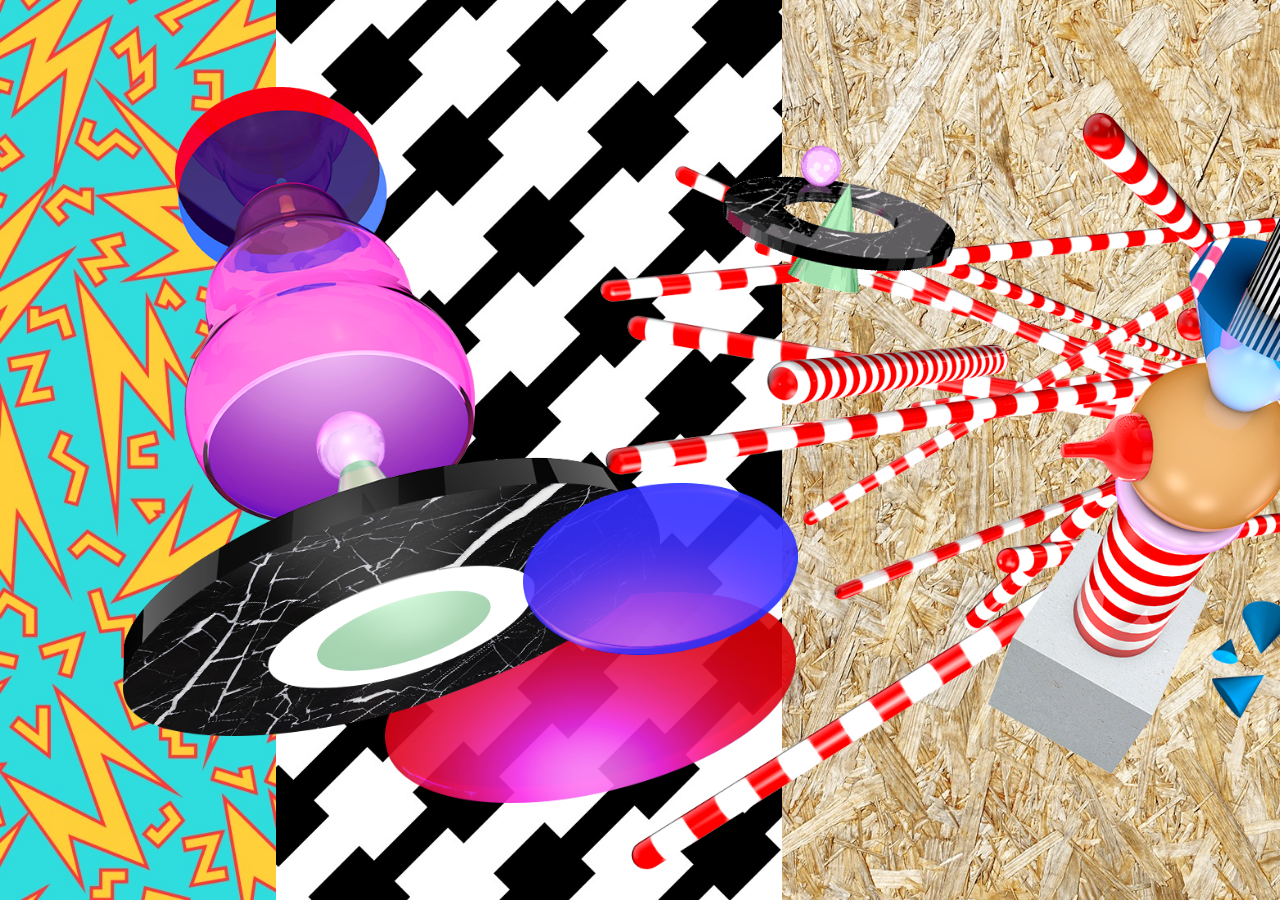
==== test/new/index.html @ f43bdd78 "Finished adding all the groups and begun work on the scroller and accelerometer scripts" ====
<!DOCTYPE html>
<html >
<head>
	<meta charset="UTF-8">
	<title>Feel That Shit</title>    
	
	
	<!-- scroll right -->
	<script type="text/javascript" src="http://ajax.googleapis.com/ajax/libs/jquery/1.7.1/jquery.min.js">
	</script>
	<!--<script type="text/javascript" src="/js/common.js"></script>-->
	<script type="text/javascript" src="js/jquery.simplyscroll.js"></script>
	<script type="text/javascript" src="js/jquery.transit.min.js"></script>
	<link rel="stylesheet" href="js/jquery.simplyscroll.css" media="all" type="text/css">
	
	
	<!-- Call this at the end to impose our style -->
	
	
	<meta name="viewport" content="width=device-width, initial-scale=1.0" />

	
	
	<link rel="stylesheet" href="css/style.css">
	<script type="text/javascript" src="js/feelthatshit.js"></script>
	<script type="text/javascript" src="js/groups.animate.js"></script>

</head>

<body>
	<div class="outer stretch">
		<div class="inner stretch">
			<ul id="scroller" class="expand">
				<li class="size-me" data-width="337" data-height="1100">
					<div class="slide sl1">
						<img src="css/beegees/1.jpg"/>
					</div>
				</li>
				<li class="size-me" data-width="619" data-height="1100"><div class="slide sl2"><img src="css/beegees/2.jpg"/></div></li>
				<li class="size-me" data-width="800" data-height="1100"><div class="slide sl3"><img src="css/beegees/3.jpg"/></div></li>
				<li class="size-me" data-width="804" data-height="1100"><div class="slide sl4"><img src="css/beegees/4.jpg"/></div></li>
				<li class="size-me" data-width="974" data-height="1100"><div class="slide sl5"><img src="css/beegees/5.jpg"/></div></li>
				<li class="size-me" data-width="800" data-height="1100"><div class="slide sl6"><img src="css/beegees/6.jpg"/></div></li>
				<li class="size-me" data-width="800" data-height="1100"><div class="slide sl7"><img src="css/beegees/7.jpg"/></div></li>
				<li class="size-me" data-width="796" data-height="1100"><div class="slide sl8"><img src="css/beegees/8.jpg"/></div></li>
				<li class="size-me" data-width="800" data-height="1100"><div class="slide sl9"><img src="css/beegees/9.jpg"/></div></li>
				<li class="size-me" data-width="800" data-height="1100"><div class="slide sl10"><img src="css/beegees/10.jpg"/></div></li>
				<li class="size-me" data-width="612" data-height="1100"><div class="slide sl11"><img src="css/beegees/11.jpg"/></div></li>
				<li class="size-me" data-width="746" data-height="1100"><div class="slide sl12"><img src="css/beegees/12.jpg"/></div></li>
				<li class="size-me" data-width="1152" data-height="1100"><div class="slide sl13"><img src="css/beegees/13.jpg"/></div></li>
				<li class="size-me" data-width="606" data-height="1100"><div class="slide sl14"><img src="css/beegees/14.jpg"/></div></li>
				<li class="size-me" data-width="800" data-height="1100"><div class="slide sl15"><img src="css/beegees/15.jpg"/></div></li>
				<li class="size-me" data-width="907" data-height="1100"><div class="slide sl16"><img src="css/beegees/16.jpg"/></div></li>
				<li class="size-me" data-width="800" data-height="1100"><div class="slide sl17"><img src="css/beegees/17.jpg"/></div></li>
				<li class="size-me" data-width="478" data-height="1100"><div class="slide sl18"><img src="css/beegees/18.jpg"/></div></li>
				<li class="size-me" data-width="549" data-height="1100"><div class="slide sl19"><img src="css/beegees/19.jpg"/></div></li>
				
			</ul>
		</div>
		<div class="inner">
			<ul id="groupScroller" class="expand">
				<li class="group g1">
					<div class="elements" data-marginleft="150" data-width="2014" data-height="1028">
						<div id="g1a" class="elem a">
							<img class="shrink" src="assets/group1/feelthatshit_1a.gif" />
						</div>
						<div id="g1b" class="elem b">
							<img src="assets/group1/feelthatshit_1b.png" />
						</div>
						<div class="elem c">
							<img class="shrink" src="assets/group1/feelthatshit_1c.png" />
						</div>
						<div class="elem d">
							<img src="assets/group1/feelthatshit_1d.png" />
						</div>
						<div class="elem e">
							<img src="assets/group1/feelthatshit_1e.png" />
						</div>
						<div class="elem f">
							<img class="shrink" src="assets/group1/feelthatshit_1f.png" />
						</div>
						<div data-clockwise="true" data-max="180" data-left=".3064" class="elem g rotateOnScroll">
							<img src="assets/group1/feelthatshit_1g.png" />
						</div>
						<div class="elem h">
							<img src="assets/group1/feelthatshit_1h.png" />
						</div>
						<div class="elem i">
							<img class="shrink" src="assets/group1/feelthatshit_1i.png" />
						</div>
						<div class="elem j">
							<img src="assets/group1/feelthatshit_1j.gif" />
						</div>
					</div>
				</li>
				<li class="group g2">
					<div class="elements" data-marginleft="-150" data-width="2387" data-height="1030">
						<div class="elem a">
							<img src="assets/group2/feelthatshit_2a.gif" />
						</div>
						<div class="elem b">
							<img class="shrink" src="assets/group2/feelthatshit_2b.gif" />
						</div>
						<div class="elem c">
							<img src="assets/group2/feelthatshit_2c.png" />
						</div>
						<div class="elem d">
							<img class="shrink" src="assets/group2/feelthatshit_2d.png" />
						</div>
						<div class="elem e">
							<img class="shrink" src="assets/group2/feelthatshit_2e.gif" />
						</div>
						<div class="elem f">
							<img class="shrink" src="assets/group2/feelthatshit_2f.png" />
						</div>
						<div class="elem g">
							<img class="shrink" src="assets/group2/feelthatshit_2g.png" />
						</div>
						<div class="elem h">
							<img src="assets/group2/feelthatshit_2h.png" />
						</div>
						<div class="elem i">
							<img class="shrink" src="assets/group2/feelthatshit_2i.png" />
						</div>
						<div class="elem j">
							<img src="assets/group2/feelthatshit_2j.png" />
						</div>
						<div class="elem k">
							<img class="shrink" src="assets/group2/feelthatshit_2k.png" />
						</div>
					</div>
				</li>
				<li class="group g3">
					<div class="elements" data-marginleft="150" data-width="2341" data-height="1100">
						<div class="elem a">
							<img src="assets/group3/feelthatshit_3a.png" />
						</div>
						<div class="elem b">
							<img class="shrink" src="assets/group3/feelthatshit_3b.png" />
						</div>
						<div class="elem c">
							<img class="shrink" src="assets/group3/feelthatshit_3c.png" />
						</div>
						<div class="elem d">
							<img class="shrink" src="assets/group3/feelthatshit_3d.png" />
						</div>
						<div class="elem e">
							<img src="assets/group3/feelthatshit_3e.png" />
						</div>
						<div class="elem f">
							<img class="shrink" src="assets/group3/feelthatshit_3f.png" />
						</div>
						<div class="elem g">
							<img src="assets/group3/feelthatshit_3g.png" />
						</div>
						<div class="elem h">
							<img class="shrink" src="assets/group3/feelthatshit_3h.png" />
						</div>
						<div class="elem i">
							<img src="assets/group3/feelthatshit_3i.png" />
						</div>
						<div class="elem j">
							<img src="assets/group3/feelthatshit_3j.png" />
						</div>
						<div class="elem k">
							<img src="assets/group3/feelthatshit_3k.png" />
						</div>
					</div>
				</li>
				<li class="group g4">
					<div class="elements" data-marginleft="30" data-width="1857" data-height="1090">
						<div class="elem a">
							<img class="shrink" src="assets/group4/feelthatshit_4a.gif" />
						</div>
						<div class="elem b">
							<img class="shrink" src="assets/group4/feelthatshit_4b.png" />
						</div>
						<div class="elem c">
							<img src="assets/group4/feelthatshit_4c.png" />
						</div>
						<div class="elem d">
							<img class="shrink" src="assets/group4/feelthatshit_4d.png" />
						</div>
						<div class="elem e">
							<img class="shrink" src="assets/group4/feelthatshit_4e.png" />
						</div>
						<div class="elem f">
							<img src="assets/group4/feelthatshit_4f.png" />
						</div>
						<div class="elem g">
							<img src="assets/group4/feelthatshit_4g.png" />
						</div>
						<div class="elem h">
							<img class="shrink" src="assets/group4/feelthatshit_4h.png" />
						</div>
						<div class="elem i">
							<img class="shrink" src="assets/group4/feelthatshit_4i.png" />
						</div>
						<div class="elem j">
							<img src="assets/group4/feelthatshit_4j.png" />
						</div>
						<div class="elem k">
							<img src="assets/group4/feelthatshit_4k.png" />
						</div>
					</div>
				</li>
				<li class="group g5">
					<div class="elements" data-marginleft="-285" data-width="881" data-height="981">
						<div class="elem a">
							<img class="shrink" src="assets/group5/feelthatshit_5a.gif" />
						</div>
						<div class="elem b">
							<img src="assets/group5/feelthatshit_5b.png" />
						</div>
						<div class="elem c">
							<img class="shrink" src="assets/group5/feelthatshit_5c.png" />
						</div>
						<div class="elem d">
							<img src="assets/group5/feelthatshit_5d.png" />
						</div>
						<div class="elem e">
							<img src="assets/group5/feelthatshit_5e.png" />
						</div>
					</div>
				</li>
				<li class="group g6">
					<div class="elements" data-marginleft="-254" data-width="1613" data-height="1126">
						<div class="elem a">
							<img src="assets/group6/feelthatshit_6a.png" />
						</div>
						<div class="elem b">
							<img class="shrink" src="assets/group6/feelthatshit_6b.png" />
						</div>
						<div class="elem c">
							<img src="assets/group6/feelthatshit_6c.png" />
						</div>
						<div class="elem d">
							<img src="assets/group6/feelthatshit_6d.png" />
						</div>
						<div class="elem e">
							<img src="assets/group6/feelthatshit_6e.png" />
						</div>
						<div class="elem f">
							<img src="assets/group6/feelthatshit_6f.png" />
						</div>
						<div class="elem g">
							<img src="assets/group6/feelthatshit_6g.png" />
						</div>
						<div class="elem h">
							<img class="shrink" src="assets/group6/feelthatshit_6h.png" />
						</div>
						<div class="elem i">
							<img class="shrink" src="assets/group6/feelthatshit_6i.png" />
						</div>
						<div class="elem j">
							<img src="assets/group6/feelthatshit_6j.png" />
						</div>
						<div class="elem k">
							<img class="shrink" src="assets/group6/feelthatshit_6k.png" />
						</div>
						<div class="elem l">
							<img src="assets/group6/feelthatshit_6l.png" />
						</div>
						<div class="elem m">
							<img src="assets/group6/feelthatshit_6m.png" />
						</div>
					</div>
				</li>
				<li class="group g7">
					<div class="elements" data-marginleft="80" data-width="1596" data-height="1100">
						<div class="elem a">
							<img src="assets/group7/feelthatshit_7a.gif" />
						</div>
						<div class="elem b">
							<img src="assets/group7/feelthatshit_7b.png" />
						</div>
						<div class="elem c">
							<img src="assets/group7/feelthatshit_7c.gif" />
						</div>
						<div class="elem d">
							<img src="assets/group7/feelthatshit_7d.png" />
						</div>
						<div class="elem e">
							<img src="assets/group7/feelthatshit_7e.png" />
						</div>
						<div class="elem f">
							<img src="assets/group7/feelthatshit_7f.png" />
						</div>
						<div class="elem g">
							<img src="assets/group7/feelthatshit_7g.png" />
						</div>
						<div class="elem h">
							<img src="assets/group7/feelthatshit_7h.png" />
						</div>
						<div class="elem i">
							<img src="assets/group7/feelthatshit_7i.png" />
						</div>
					</div>
				</li>
				<li class="group g8">
					<div class="elements" data-marginleft="0" data-width="1975" data-height="1084">
						<div class="elem a">
							<img class="shrink" src="assets/group8/feelthatshit_8a.gif" />
						</div>
						<div class="elem b">
							<img class="shrink" src="assets/group8/feelthatshit_8b.png" />
						</div>
						<div class="elem c">
							<img class="shrink" src="assets/group8/feelthatshit_8c.png" />
						</div>
						<div class="elem d">
							<img class="shrink" src="assets/group8/feelthatshit_8d.png" />
						</div>
						<div class="elem e">
							<img src="assets/group8/feelthatshit_8e.png" />
						</div>
						<div class="elem f">
							<img src="assets/group8/feelthatshit_8f.png" />
						</div>
						<div class="elem g">
							<img src="assets/group8/feelthatshit_8g.png" />
						</div>
					</div>
				</li>
			</ul>
		</div>
	</div>
	<!--<div class="fixedoutput">
		<textarea class="output" value=""></textarea>
	</div>-->


</body>
</html>
---- test/new/css/style.css ----
html, body {
  margin: 0;
  padding: 0;
  height: 100%;
  max-height: 100%;
  width: auto;
  overflow-y: hidden; }

.fixedoutput {
  position: fixed;
  top: 0;
  left: 0;
  width: 200px;
  height: 100px;
  background-color: red; }

.output {
  width: 100%;
  height: 100%; }

.slide.sl1 {
  background-image: url("beegees/1.jpg"); }

.slide.sl2 {
  background-image: url("beegees/2.jpg"); }

.slide.sl3 {
  background-image: url("beegees/3.jpg"); }

.slide.sl4 {
  background-image: url("beegees/4.jpg"); }

.slide.sl5 {
  background-image: url("beegees/5.jpg"); }

.slide.sl6 {
  background-image: url("beegees/6.jpg"); }

.slide.sl7 {
  background-image: url("beegees/7.jpg"); }

.slide.sl8 {
  background-image: url("beegees/8.jpg"); }

.slide.sl9 {
  background-image: url("beegees/9.jpg"); }

.slide.sl10 {
  background-image: url("beegees/10.jpg"); }

.slide.sl11 {
  background-image: url("beegees/11.jpg"); }

.slide.sl12 {
  background-image: url("beegees/12.jpg"); }

.slide.sl13 {
  background-image: url("beegees/13.jpg"); }

.slide.sl14 {
  background-image: url("beegees/14.jpg"); }

.slide.sl15 {
  background-image: url("beegees/15.jpg"); }

.slide.sl16 {
  background-image: url("beegees/16.jpg"); }

.slide.sl17 {
  background-image: url("beegees/17.jpg"); }

.slide.sl18 {
  background-image: url("beegees/18.jpg"); }

.slide.sl19 {
  background-image: url("beegees/19.jpg"); }

.slide {
  height: 100%;
  width: 100%;
  min-height: 100%;
  max-height: 100%;
  float: left;
  background-size: auto 100%;
  background-repeat: no-repeat;
  background-position: center center; }

.outer {
  width: 100%;
  height: 100%;
  overflow: hidden; }

.outer .inner {
  position: absolute;
  width: 100%;
  height: 100%;
  top: 0px;
  left: 0px; }

#scroller, #groupScroller {
  position: relative;
  padding: 0px;
  margin: 0px;
  list-style: none;
  height: 100%;
  min-width: 100%;
  overflow-y: hidden; }

ul#scroller li, ul#groupScroller li {
  display: inline-block;
  height: 100%;
  list-style: none;
  margin: 0px;
  padding: 0px;
  float: left; }

.slide img {
  height: 100%; }

.elem {
  width: 100%;
  height: 100%;
  margin-top: 10%; }

#title {
  position: fixed;
  top: 50%;
  text-align: center;
  width: 100%;
  color: #fff;
  font-family: Futura;
  font-size: 1.5em; }

.pause {
  position: relative;
  width: 100px;
  height: 100px;
  background-color: black;
  cursor: pointer;
  margin-top: 30%;
  margin-left: auto;
  margin-right: auto; }

.simply-scroll.simply-scroll-container, .simply-scroll-clip, .simply-scroll-list, #slide, .simply-scroll .simply-scroll-list li {
  height: 100%; }

/* GROUPS */
/*ul#groupScroller, #groupScroller li  {
	list-style: none;
	padding: 0px;
	margin: 0px;
}*/
.elements {
  position: relative; }

.elements .elem img {
  width: 100%; }

.group .elements .elem {
  position: absolute;
  height: auto;
  margin: 0px;
  padding: 0px;
  z-index: 1; }

.g1 .elements .elem.a {
  left: 36.40%;
  top: 1.85%;
  width: 14.4%;
  z-index: 10; }

.g1 .elements .elem.b {
  left: 3.13%;
  top: 6.81%;
  width: 18.27%;
  z-index: 2; }

.g1 .elements .elem.c {
  left: 0.00%;
  top: 45.33%;
  width: 32.62%;
  z-index: 3; }

.g1 .elements .elem.d {
  left: 24.28%;
  top: 53.89%;
  width: 16.73%;
  z-index: 4; }

.g1 .elements .elem.e {
  left: 15.89%;
  top: 66.93%;
  width: 25.02%;
  z-index: 1; }

.g1 .elements .elem.f {
  left: 29.00%;
  top: 9.82%;
  width: 53.53%;
  z-index: 7; }

.g1 .elements .elem.g {
  left: 30.64%;
  top: 0.00%;
  width: 69.36%;
  z-index: 6; }

.g1 .elements .elem.h {
  left: 38.33%;
  top: 25.00%;
  width: 51.89%;
  z-index: 5; }

.g1 .elements .elem.i {
  left: 52.58%;
  top: 3.70%;
  width: 28.70%;
  z-index: 8; }

.g1 .elements .elem.j {
  left: 65.54%;
  top: 67.70%;
  width: 7.64%;
  z-index: 9; }

.g2 .elements .elem.a {
  left: 8.76%;
  top: 18.93%;
  width: 6.33%;
  z-index: 10; }

.g2 .elements .elem.b {
  left: 51.32%;
  top: -6.41%;
  width: 14.66%;
  z-index: 1; }

.g2 .elements .elem.c {
  left: 20.28%;
  top: 3.59%;
  width: 10.98%;
  z-index: 11; }

.g2 .elements .elem.d {
  left: 14.70%;
  top: 24.39%;
  width: 23.33%;
  z-index: 5; }

.g2 .elements .elem.e {
  left: 20.11%;
  top: 66.50%;
  width: 15.17%;
  z-index: 9; }

.g2 .elements .elem.f {
  left: 0.00%;
  top: 66.70%;
  width: 15.04%;
  z-index: 7; }

.g2 .elements .elem.g {
  left: 35.27%;
  top: 26.50%;
  width: 32.30%;
  z-index: 8; }

.g2 .elements .elem.h {
  left: 58.65%;
  top: 78.16%;
  width: 8.67%;
  z-index: 6; }

.g2 .elements .elem.i {
  left: 55.30%;
  top: -7.18%;
  width: 20.49%;
  z-index: 3; }

.g2 .elements .elem.j {
  left: 65.90%;
  top: 10.78%;
  width: 15.21%;
  z-index: 2; }

.g2 .elements .elem.k {
  left: 67.36%;
  top: 18.64%;
  width: 32.72%;
  z-index: 4; }

.g3 .elements .elem.a {
  left: 41.31%;
  top: 62.73%;
  width: 14.91%;
  z-index: 11; }

.g3 .elements .elem.b {
  left: 6.71%;
  top: 5.00%;
  width: 28.88%;
  z-index: 5; }

.g3 .elements .elem.c {
  left: -0.60%;
  top: 20.18%;
  width: 10.29%;
  z-index: 7; }

.g3 .elements .elem.d {
  left: 39.81%;
  top: 52.82%;
  width: 14.40%;
  z-index: 3; }

.g3 .elements .elem.e {
  left: 35.50%;
  top: 57.64%;
  width: 21.53%;
  z-index: 2; }

.g3 .elements .elem.f {
  left: 34.34%;
  top: 5.00%;
  width: 36.01%;
  z-index: 4; }

.g3 .elements .elem.g {
  left: 68.09%;
  top: -0.73%;
  width: 20.89%;
  z-index: 1; }

.g3 .elements .elem.h {
  left: 63.05%;
  top: 14.82%;
  width: 28.79%;
  z-index: 6; }

.g3 .elements .elem.i {
  left: 87.78%;
  top: 4.27%;
  width: 12.22%;
  z-index: 10; }

.g3 .elements .elem.j {
  left: 76.72%;
  top: 72.73%;
  width: 7.65%;
  z-index: 9; }

.g3 .elements .elem.k {
  left: 82.36%;
  top: 62.27%;
  width: 9.18%;
  z-index: 8; }

.g4 .elements .elem.a {
  left: 35.86%;
  top: -2.39%;
  width: 16.59%;
  height: 41.65%; }

.g4 .elements .elem.b {
  left: 47.60%;
  top: -4.04%;
  width: 11.63%;
  height: 20.37%; }

.g4 .elements .elem.c {
  left: 17.88%;
  top: -1.35%;
  width: 27.73%;
  height: 27.06%; }

.g4 .elements .elem.d {
  left: -1.78%;
  top: 40.92%;
  width: 32.63%;
  height: 76.06%; }

.g4 .elements .elem.e {
  left: 46.31%;
  top: 38.17%;
  width: 9.37%;
  height: 23.21%; }

.g4 .elements .elem.f {
  left: 40.06%;
  top: 45.14%;
  width: 13.73%;
  height: 24.40%; }

.g4 .elements .elem.g {
  left: 2.80%;
  top: 67.89%;
  width: 17.50%;
  height: 24.86%; }

.g4 .elements .elem.h {
  left: 3.45%;
  top: 73.30%;
  width: 11.52%;
  height: 13.94%; }

.g4 .elements .elem.i {
  left: 63.97%;
  top: 39.82%;
  width: 29.08%;
  height: 59.54%; }

.g4 .elements .elem.j {
  left: 77.17%;
  top: 64.86%;
  width: 22.78%;
  height: 9.36%; }

.g4 .elements .elem.k {
  left: 52.02%;
  top: 74.22%;
  width: 14.49%;
  height: 12.29%; }

.g5 .elements .elem.a {
  left: 62.54%;
  top: 54.33%;
  width: 37.57%;
  z-index: 5; }

.g5 .elements .elem.b {
  left: 0.11%;
  top: 30.68%;
  width: 29.51%;
  z-index: 1; }

.g5 .elements .elem.c {
  left: 9.44%;
  top: 1.35%;
  width: 54.23%;
  z-index: 4; }

.g5 .elements .elem.d {
  left: 62.54%;
  top: 21.71%;
  width: 13.85%;
  z-index: 3; }

.g5 .elements .elem.e {
  left: 66.84%;
  top: 24.74%;
  width: 21.01%;
  z-index: 2; }

.g6 .elements .elem.a {
  left: -0.18%;
  top: -2.15%;
  width: 32.19%;
  z-index: 6; }

.g6 .elements .elem.b {
  left: 23.81%;
  top: 42.14%;
  width: 24.60%;
  z-index: 5; }

.g6 .elements .elem.c {
  left: 69.81%;
  top: 8.44%;
  width: 9.67%;
  z-index: 12; }

.g6 .elements .elem.d {
  left: 55.92%;
  top: 39.25%;
  width: 9.11%;
  z-index: 13; }

.g6 .elements .elem.e {
  left: 61.10%;
  top: 14.05%;
  width: 23.30%;
  z-index: 9; }

.g6 .elements .elem.f {
  left: 48.98%;
  top: 1.60%;
  width: 19.59%;
  z-index: 11; }

.g6 .elements .elem.g {
  left: 59.21%;
  top: 14.74%;
  width: 8.00%;
  z-index: 10; }

.g6 .elements .elem.h {
  left: 74.64%;
  top: 32.24%;
  width: 10.04%;
  z-index: 10; }

.g6 .elements .elem.i {
  left: 43.89%;
  top: 47.84%;
  width: 35.36%;
  z-index: 7; }

.g6 .elements .elem.j {
  left: 81.65%;
  top: 4.25%;
  width: 15.21%;
  z-index: 2; }

.g6 .elements .elem.k {
  left: 92.14%;
  top: 24.32%;
  width: 9.24%;
  z-index: 4; }

.g6 .elements .elem.l {
  left: 92.34%;
  top: 30.57%;
  width: 6.81%;
  z-index: 3; }

.g6 .elements .elem.m {
  left: 83.40%;
  top: 15.49%;
  width: 10.59%;
  z-index: 1; }

.g7 .elements .elem.a {
  left: 41.52%;
  top: 30.81%;
  width: 7.90%;
  z-index: 10; }

.g7 .elements .elem.b {
  left: 28.87%;
  top: 15.01%;
  width: 14.00%;
  z-index: 8; }

.g7 .elements .elem.c {
  left: 32.15%;
  top: 48.71%;
  width: 9.89%;
  z-index: 9; }

.g7 .elements .elem.d {
  left: 0.00%;
  top: 14.27%;
  width: 37.72%;
  z-index: 7; }

.g7 .elements .elem.e {
  left: 62.03%;
  top: 60.36%;
  width: 16.42%;
  z-index: 6; }

.g7 .elements .elem.f {
  left: 54.64%;
  top: 74.36%;
  width: 13.16%;
  z-index: 3; }

.g7 .elements .elem.g {
  left: 66.54%;
  top: 20.27%;
  width: 33.46%;
  z-index: 4; }

.g7 .elements .elem.h {
  left: 48.62%;
  top: 55.73%;
  width: 16.54%;
  z-index: 2; }

.g7 .elements .elem.i {
  left: 59.84%;
  top: 55.36%;
  width: 5.58%;
  z-index: 1; }

.g7 .elements .elem.j {
  left: 62.03%;
  top: 60.36%;
  width: 16.42%;
  z-index: 5; }

.g8 .elements .elem.a {
  left: 6.08%;
  top: 7.47%;
  width: 13.54%;
  z-index: 1; }

.g8 .elements .elem.b {
  left: 17.78%;
  top: 4.03%;
  width: 39.23%;
  z-index: 7; }

.g8 .elements .elem.c {
  left: 0.00%;
  top: 27.31%;
  width: 33.06%;
  z-index: 3; }

.g8 .elements .elem.d {
  left: 57.02%;
  top: 3.94%;
  width: 20.61%;
  z-index: 2; }

.g8 .elements .elem.e {
  left: 54.94%;
  top: 40.77%;
  width: 40.40%;
  z-index: 5; }

.g8 .elements .elem.f {
  left: 83.24%;
  top: 71.31%;
  width: 9.62%;
  z-index: 4; }

.g8 .elements .elem.g {
  left: 87.04%;
  top: 76.01%;
  width: 12.96%;
  z-index: 6; }

.elem.hover {
  cursor: pointer; }

.shrink {
  cursor: pointer; }

/*.simply-scroll-btn-pause {
	top: -100px;
	left: -100px;
}*/
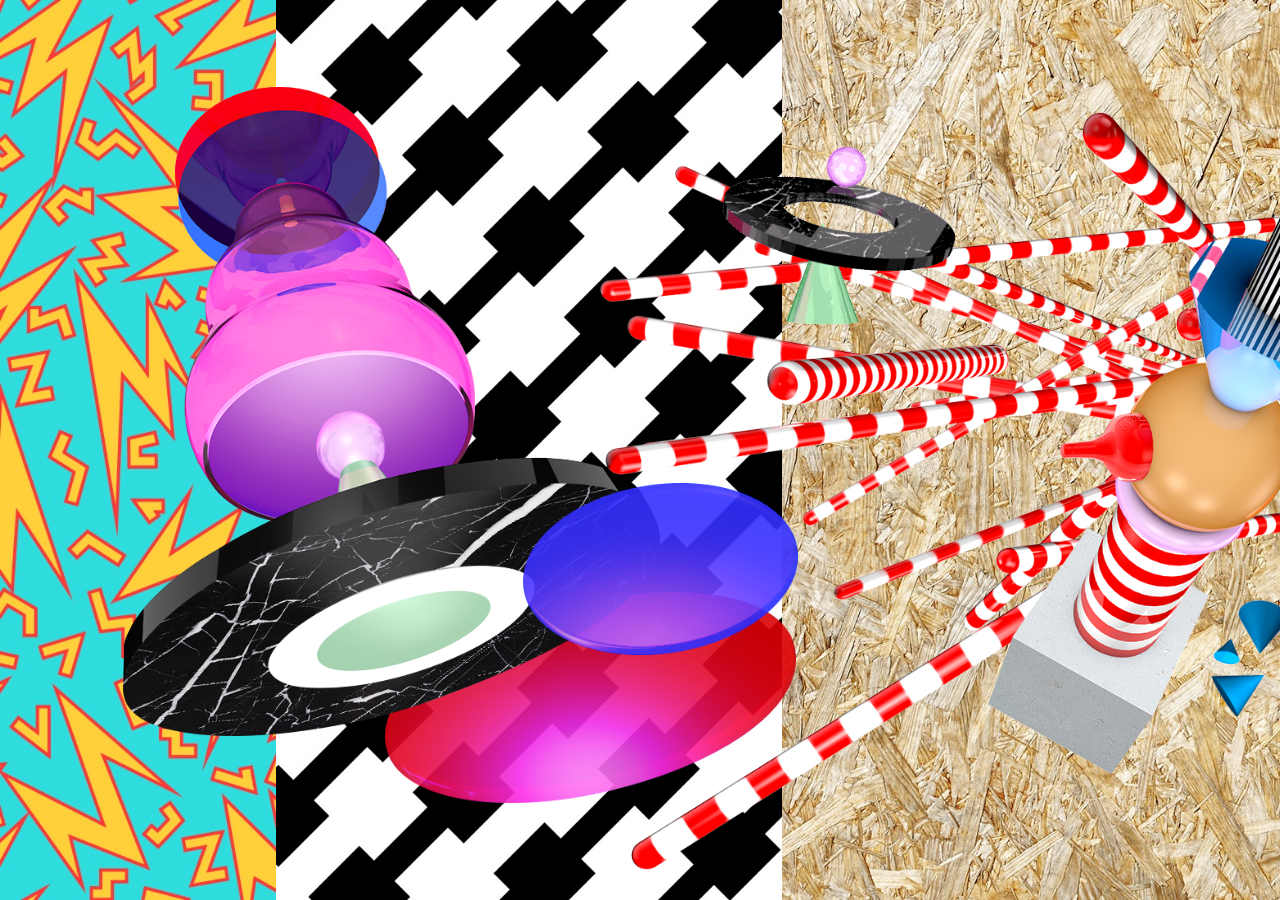
==== commit d8ccc270: "Loading code added by David" ====
--- a/test/new/index.html
+++ b/test/new/index.html
@@ -13,7 +13,6 @@
 	<script type="text/javascript" src="js/jquery.transit.min.js"></script>
 	<link rel="stylesheet" href="js/jquery.simplyscroll.css" media="all" type="text/css">
 	
-	
 	<!-- Call this at the end to impose our style -->
 	
 	
@@ -28,6 +27,9 @@
 </head>
 
 <body>
+	
+	<div id="loading"></div>
+
 	<div class="outer stretch">
 		<div class="inner stretch">
 			<ul id="scroller" class="expand">
@@ -329,6 +331,30 @@
 		<textarea class="output" value=""></textarea>
 	</div>-->
 
+<!--PRECARGA TODO-->
+
+	<script type="text/javascript">
+		$(window).load(function() {
+		$("#loading").fadeOut("slow");
+		})
+	</script>
+
+<!--PRECARGA 5 SEG 
+
+	<script type="text/javascript" src="https://ajax.googleapis.com/ajax/libs/jquery/1.7.1/jquery.min.js"></script>
+
+	<script type="text/javascript">
+		$("#loading").click(function(){
+		$(".target").fadeOut( 'slow', function(){ 
+	  		});
+  		});
+  
+  	var fade_out = function() {
+		$("#loading").fadeOut('slow') .empty();
+		}
+		setTimeout(fade_out, 5000);
+	</script> 
+-->
 
 </body>
 </html>
--- a/test/new/css/style.css
+++ b/test/new/css/style.css
@@ -5,6 +5,15 @@
   max-height: 100%;
   width: auto;
   overflow-y: hidden; }
+
+#loading {
+  position: fixed;
+  width: 100%;
+  height: 100%;
+  z-index: 9999;
+  background: url('../group1/feelthatshit_1a.gif') 50% 50% no-repeat;
+  background-color:#000;
+}
 
 .fixedoutput {
   position: fixed;
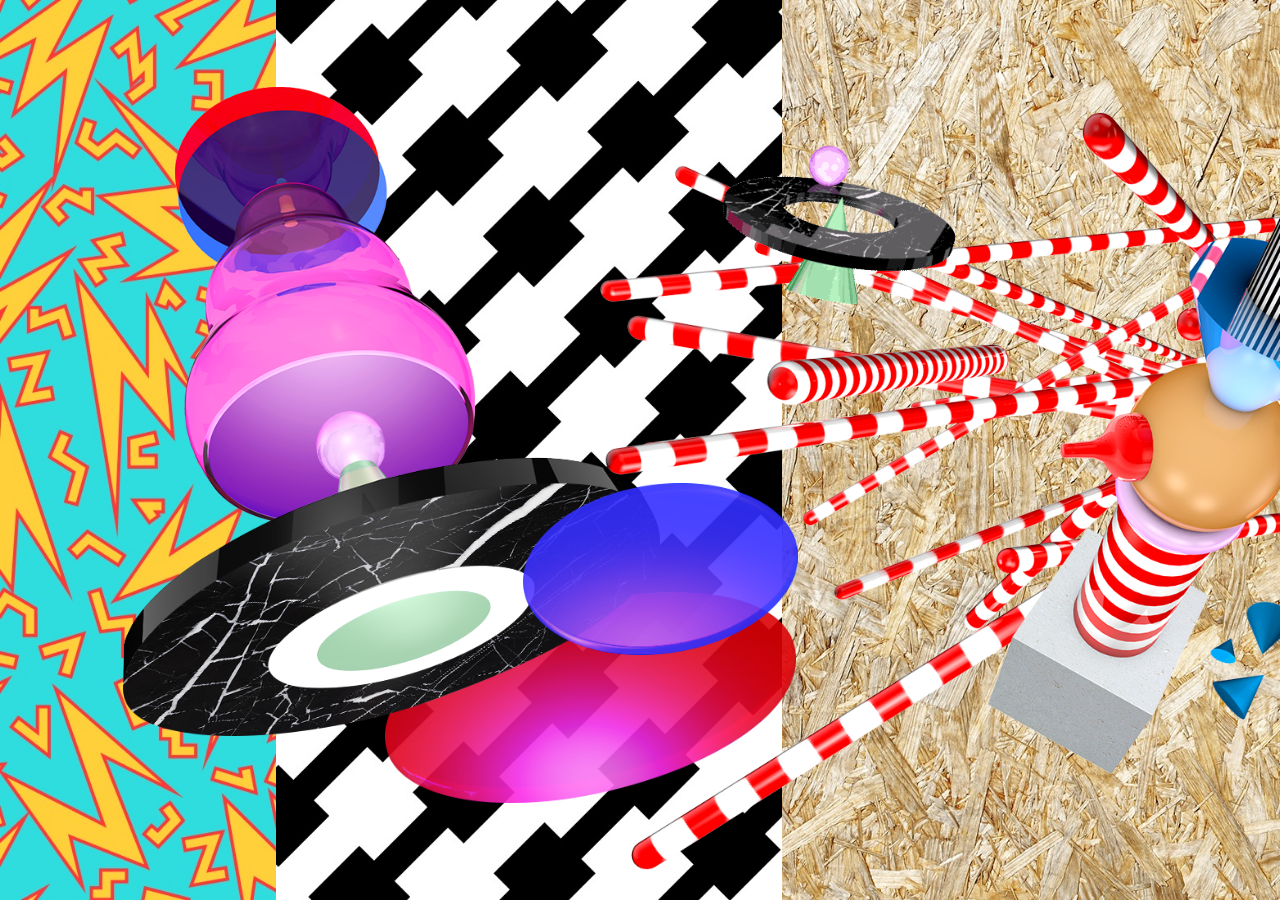
==== commit 434e1d73: "added missing js file" ====
--- a/test/new/index.html
+++ b/test/new/index.html
@@ -18,9 +18,8 @@
 	
 	<meta name="viewport" content="width=device-width, initial-scale=1.0" />
 
-	
-	
 	<link rel="stylesheet" href="css/style.css">
+
 	<script type="text/javascript" src="js/feelthatshit.js"></script>
 	<script type="text/javascript" src="js/groups.animate.js"></script>
 
@@ -65,33 +64,43 @@
 					<div class="elements" data-marginleft="150" data-width="2014" data-height="1028">
 						<div id="g1a" class="elem a">
 							<img class="shrink" src="assets/group1/feelthatshit_1a.gif" />
+							<span><a href="#"><img src="shirts/shirt1.jpg"></a></span>
 						</div>
 						<div id="g1b" class="elem b">
 							<img src="assets/group1/feelthatshit_1b.png" />
+							<span><a href="#"><img src="shirts/shirt1.jpg"></a></span>
 						</div>
 						<div class="elem c">
 							<img class="shrink" src="assets/group1/feelthatshit_1c.png" />
+							<span><a href="#"><img src="shirts/shirt1.jpg"></a></span>
 						</div>
 						<div class="elem d">
 							<img src="assets/group1/feelthatshit_1d.png" />
+							<span><a href="#"><img src="shirts/shirt1.jpg"></a></span>
 						</div>
 						<div class="elem e">
 							<img src="assets/group1/feelthatshit_1e.png" />
+							<span><a href="#"><img src="shirts/shirt1.jpg"></a></span>
 						</div>
 						<div class="elem f">
 							<img class="shrink" src="assets/group1/feelthatshit_1f.png" />
+							<span><a href="#"><img src="shirts/shirt1.jpg"></a></span>
 						</div>
 						<div data-clockwise="true" data-max="180" data-left=".3064" class="elem g rotateOnScroll">
 							<img src="assets/group1/feelthatshit_1g.png" />
+							<span><a href="#"><img src="shirts/shirt1.jpg"></a></span>
 						</div>
 						<div class="elem h">
 							<img src="assets/group1/feelthatshit_1h.png" />
+							<span><a href="#"><img src="shirts/shirt1.jpg"></a></span>
 						</div>
 						<div class="elem i">
 							<img class="shrink" src="assets/group1/feelthatshit_1i.png" />
+							<span><a href="#"><img src="shirts/shirt1.jpg"></a></span>
 						</div>
 						<div class="elem j">
 							<img src="assets/group1/feelthatshit_1j.gif" />
+							<span><a href="#"><img src="shirts/shirt1.jpg"></a></span>
 						</div>
 					</div>
 				</li>
@@ -99,36 +108,47 @@
 					<div class="elements" data-marginleft="-150" data-width="2387" data-height="1030">
 						<div class="elem a">
 							<img src="assets/group2/feelthatshit_2a.gif" />
+							<span><a href="#"><img src="shirts/shirt1.jpg"></a></span>
 						</div>
 						<div class="elem b">
 							<img class="shrink" src="assets/group2/feelthatshit_2b.gif" />
+							<span><a href="#"><img src="shirts/shirt1.jpg"></a></span>
 						</div>
 						<div class="elem c">
 							<img src="assets/group2/feelthatshit_2c.png" />
+							<span><a href="#"><img src="shirts/shirt1.jpg"></a></span>
 						</div>
 						<div class="elem d">
 							<img class="shrink" src="assets/group2/feelthatshit_2d.png" />
+							<span><a href="#"><img src="shirts/shirt1.jpg"></a></span>
 						</div>
 						<div class="elem e">
 							<img class="shrink" src="assets/group2/feelthatshit_2e.gif" />
+							<span><a href="#"><img src="shirts/shirt1.jpg"></a></span>
 						</div>
 						<div class="elem f">
 							<img class="shrink" src="assets/group2/feelthatshit_2f.png" />
+							<span><a href="#"><img src="shirts/shirt1.jpg"></a></span>
 						</div>
 						<div class="elem g">
 							<img class="shrink" src="assets/group2/feelthatshit_2g.png" />
+							<span><a href="#"><img src="shirts/shirt1.jpg"></a></span>
 						</div>
 						<div class="elem h">
 							<img src="assets/group2/feelthatshit_2h.png" />
+							<span><a href="#"><img src="shirts/shirt1.jpg"></a></span>
 						</div>
 						<div class="elem i">
 							<img class="shrink" src="assets/group2/feelthatshit_2i.png" />
+							<span><a href="#"><img src="shirts/shirt1.jpg"></a></span>
 						</div>
 						<div class="elem j">
 							<img src="assets/group2/feelthatshit_2j.png" />
+							<span><a href="#"><img src="shirts/shirt1.jpg"></a></span>
 						</div>
 						<div class="elem k">
 							<img class="shrink" src="assets/group2/feelthatshit_2k.png" />
+							<span><a href="#"><img src="shirts/shirt1.jpg"></a></span>
 						</div>
 					</div>
 				</li>
@@ -356,5 +376,7 @@
 	</script> 
 -->
 
+	<script src="js/index.js"></script>
+
 </body>
 </html>
--- a/test/new/css/style.css
+++ b/test/new/css/style.css
@@ -14,6 +14,65 @@
   background: url('../group1/feelthatshit_1a.gif') 50% 50% no-repeat;
   background-color:#000;
 }
+
+/* ROLLOVER */
+
+body {
+  text-align: center;
+}
+ul {
+  margin: 2em;
+}
+* {
+  box-sizing: border-box;
+}
+
+/* Positions and base styles */
+li {
+  display: inline-block;
+  position: relative;
+  cursor: pointer;
+  overflow: hidden;
+}
+li span:before {
+  content: '';
+  display: inline-block;
+  height: 100%;
+  vertical-align: middle;
+}
+li span {
+  position: absolute;
+  top: 0;
+  right: 0;
+  bottom: 0;
+  left: 0;
+  background-color: rgba(255,255,255,0);
+  z-index: 2;
+}
+li span a {
+  display: inline-block;
+  vertical-align: middle;
+  background-color: white;
+  transition: all 0.3s ease;
+}
+
+.elem a {
+  width: 0;
+  overflow: hidden;
+  font-size: 0em;
+  color: white;
+
+}
+.elem:hover a {
+  padding: 1em;
+  font-size: 1em;
+  color: purple;
+  width: 150px;
+  height: 150px;
+  border: solid 0.3em #000;
+}
+
+/* FIN ROLLOVER */
 
 .fixedoutput {
   position: fixed;
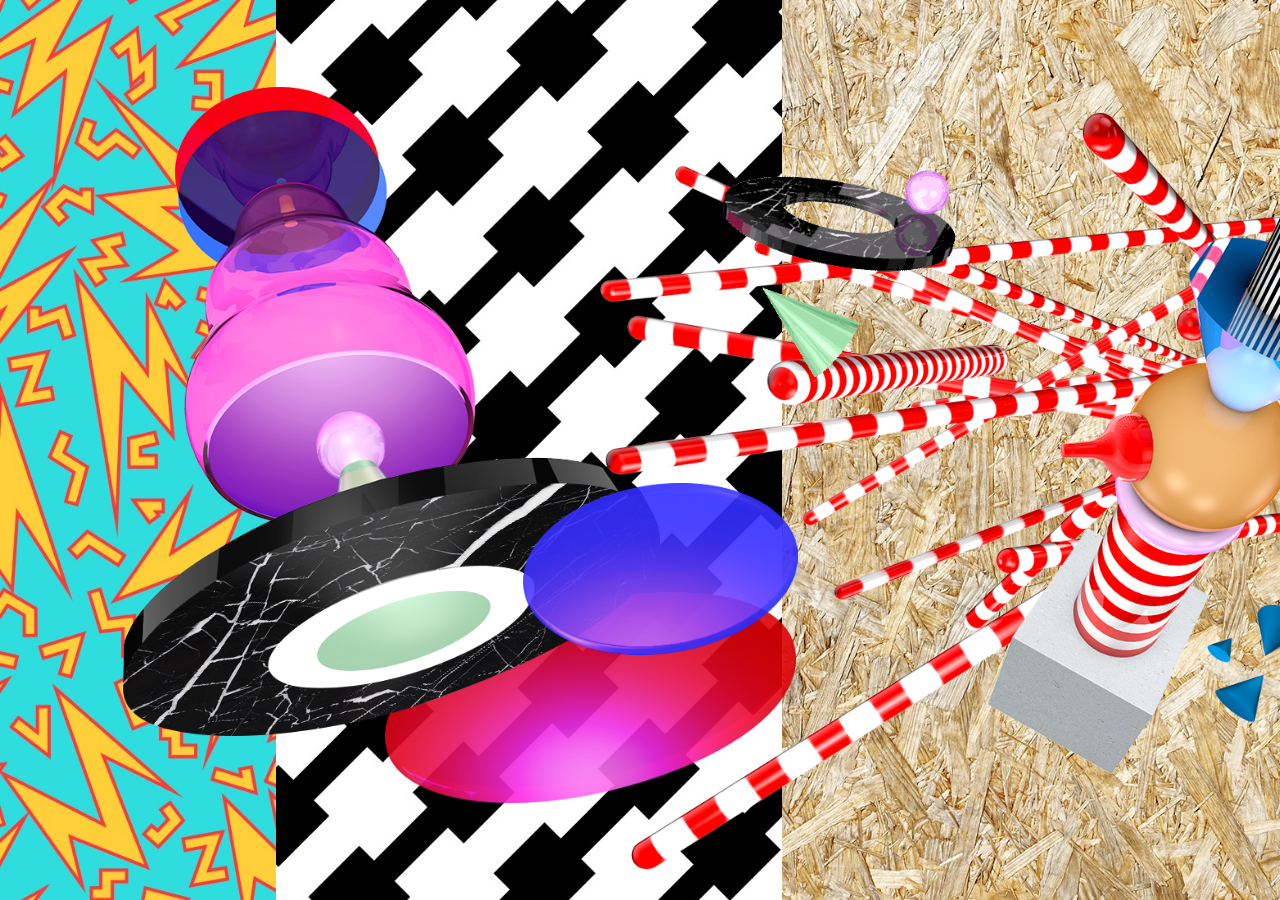
==== commit 70137b6e: "Fixed scrolling by using scrollLeft instead of MarginLeft..., replaced old media" ====
--- a/test/new/index.html
+++ b/test/new/index.html
@@ -376,7 +376,7 @@
 	</script> 
 -->
 
-	<script src="js/index.js"></script>
+	<script type="text/javascript" src="js/index.js"></script>
 
 </body>
 </html>
--- a/test/new/css/style.css
+++ b/test/new/css/style.css
@@ -4,76 +4,69 @@
   height: 100%;
   max-height: 100%;
   width: auto;
-  overflow-y: hidden; }
+  overflow: hidden; }
 
 #loading {
   position: fixed;
   width: 100%;
   height: 100%;
   z-index: 9999;
-  background: url('../group1/feelthatshit_1a.gif') 50% 50% no-repeat;
-  background-color:#000;
-}
+  background: url("../group1/feelthatshit_1a.gif") 50% 50% no-repeat;
+  background-color: #000; }
 
 /* ROLLOVER */
-
 body {
-  text-align: center;
-}
+  text-align: center; }
+
 ul {
-  margin: 2em;
-}
+  margin: 2em; }
+
 * {
-  box-sizing: border-box;
-}
+  box-sizing: border-box; }
 
 /* Positions and base styles */
 li {
   display: inline-block;
   position: relative;
   cursor: pointer;
-  overflow: hidden;
-}
+  overflow: hidden; }
+
 li span:before {
   content: '';
   display: inline-block;
   height: 100%;
-  vertical-align: middle;
-}
+  vertical-align: middle; }
+
 li span {
   position: absolute;
   top: 0;
   right: 0;
   bottom: 0;
   left: 0;
-  background-color: rgba(255,255,255,0);
-  z-index: 2;
-}
+  background-color: rgba(255, 255, 255, 0);
+  z-index: 2; }
+
 li span a {
   display: inline-block;
   vertical-align: middle;
   background-color: white;
-  transition: all 0.3s ease;
-}
+  transition: all 0.3s ease; }
 
 .elem a {
   width: 0;
   overflow: hidden;
   font-size: 0em;
-  color: white;
-
-}
+  color: white; }
+
 .elem:hover a {
   padding: 1em;
   font-size: 1em;
   color: purple;
   width: 150px;
   height: 150px;
-  border: solid 0.3em #000;
-}
+  border: solid 0.3em #000; }
 
 /* FIN ROLLOVER */
-
 .fixedoutput {
   position: fixed;
   top: 0;
@@ -156,14 +149,17 @@
 .outer {
   width: 100%;
   height: 100%;
-  overflow: hidden; }
+  overflow: hidden;
+  overflow-x: auto; }
 
 .outer .inner {
   position: absolute;
   width: 100%;
   height: 100%;
   top: 0px;
-  left: 0px; }
+  left: 0px;
+  overflow: hidden;
+  overflow-x: auto; }
 
 #scroller, #groupScroller {
   position: relative;
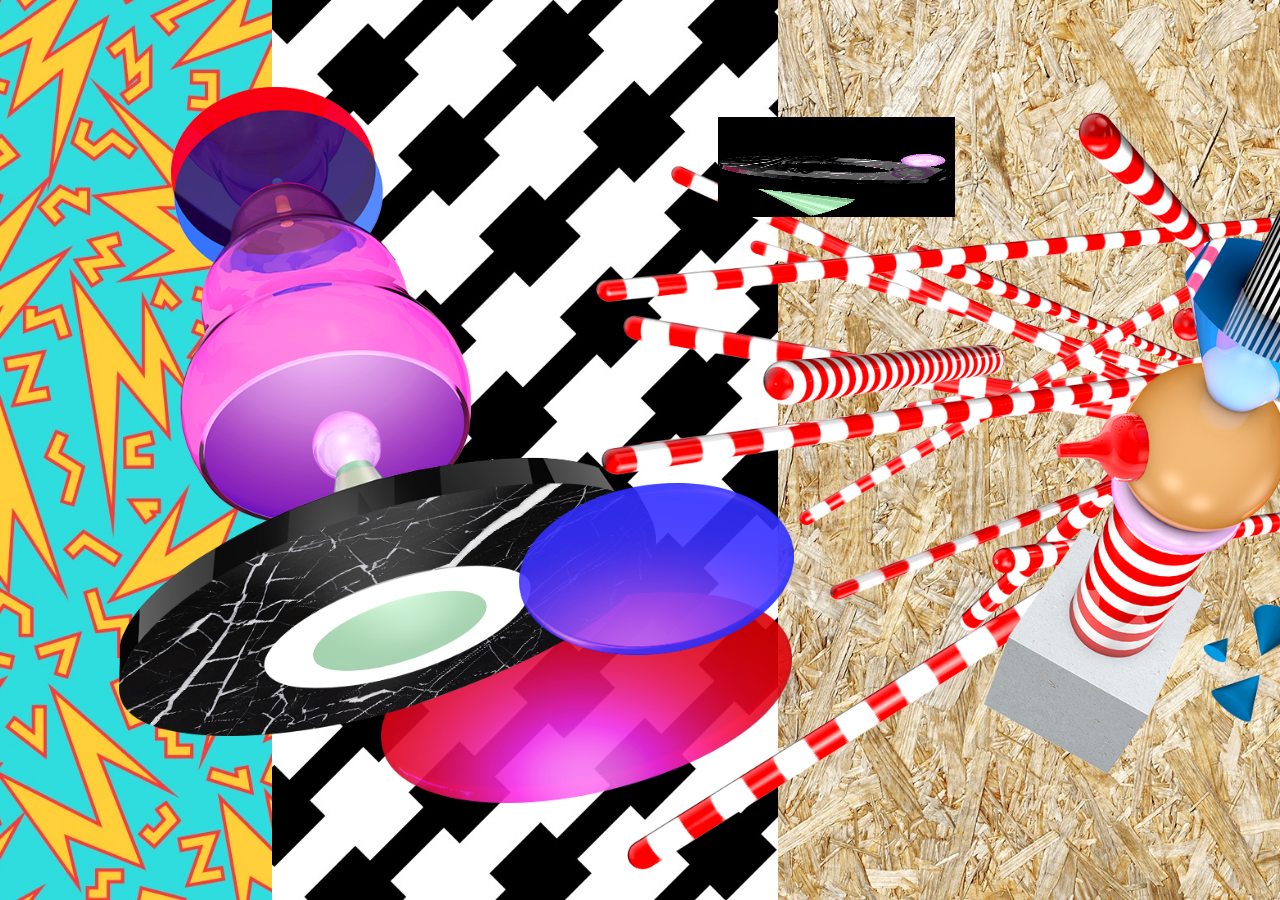
==== commit 90313e49: "scrolling, rotating and hover" ====
--- a/test/new/index.html
+++ b/test/new/index.html
@@ -58,49 +58,49 @@
 				
 			</ul>
 		</div>
-		<div class="inner">
-			<ul id="groupScroller" class="expand">
-				<li class="group g1">
-					<div class="elements" data-marginleft="150" data-width="2014" data-height="1028">
-						<div id="g1a" class="elem a">
-							<img class="shrink" src="assets/group1/feelthatshit_1a.gif" />
-							<span><a href="#"><img src="shirts/shirt1.jpg"></a></span>
-						</div>
-						<div id="g1b" class="elem b">
+		<div id="shapes" class="inner snstv">
+			<ul id="groupScroller" class="expand snstv">
+				<li id="grupo1" class="group g1 snstv">
+					<div id="elg1" class="elements snstv" data-marginleft="150" data-width="2014" data-height="1028">
+						<div id="g1a" class="elem a snstv">
+								<img class="shrink pause" src="assets/group1/feelthatshit_1a.gif" />
+								
+						</div>
+						<div id="g1b" class="elem b snstv">
 							<img src="assets/group1/feelthatshit_1b.png" />
-							<span><a href="#"><img src="shirts/shirt1.jpg"></a></span>
-						</div>
-						<div class="elem c">
+							
+						</div>
+						<div class="elem c snstv">
 							<img class="shrink" src="assets/group1/feelthatshit_1c.png" />
-							<span><a href="#"><img src="shirts/shirt1.jpg"></a></span>
-						</div>
-						<div class="elem d">
+							<!--<span><a href="#"><img src="shirts/shirt1.jpg"></a></span>-->
+						</div>
+						<div class="elem d snstv">
 							<img src="assets/group1/feelthatshit_1d.png" />
-							<span><a href="#"><img src="shirts/shirt1.jpg"></a></span>
-						</div>
-						<div class="elem e">
+							<!--<span><a href="#"><img src="shirts/shirt1.jpg"></a></span>-->
+						</div>
+						<div class="elem e snstv">
 							<img src="assets/group1/feelthatshit_1e.png" />
-							<span><a href="#"><img src="shirts/shirt1.jpg"></a></span>
-						</div>
-						<div class="elem f">
+							<!--<span><a href="#"><img src="shirts/shirt1.jpg"></a></span>-->
+						</div>
+						<div class="elem f snstv">
 							<img class="shrink" src="assets/group1/feelthatshit_1f.png" />
-							<span><a href="#"><img src="shirts/shirt1.jpg"></a></span>
+							<!--<span><a href="#"><img src="shirts/shirt1.jpg"></a></span>-->
 						</div>
 						<div data-clockwise="true" data-max="180" data-left=".3064" class="elem g rotateOnScroll">
 							<img src="assets/group1/feelthatshit_1g.png" />
-							<span><a href="#"><img src="shirts/shirt1.jpg"></a></span>
+							<!--<span><a href="#"><img src="shirts/shirt1.jpg"></a></span>-->
 						</div>
 						<div class="elem h">
 							<img src="assets/group1/feelthatshit_1h.png" />
-							<span><a href="#"><img src="shirts/shirt1.jpg"></a></span>
+							<!--<span><a href="#"><img src="shirts/shirt1.jpg"></a></span>-->
 						</div>
 						<div class="elem i">
 							<img class="shrink" src="assets/group1/feelthatshit_1i.png" />
-							<span><a href="#"><img src="shirts/shirt1.jpg"></a></span>
+							<!--<span><a href="#"><img src="shirts/shirt1.jpg"></a></span>-->
 						</div>
 						<div class="elem j">
 							<img src="assets/group1/feelthatshit_1j.gif" />
-							<span><a href="#"><img src="shirts/shirt1.jpg"></a></span>
+							<!--<span><a href="#"><img src="shirts/shirt1.jpg"></a></span>-->
 						</div>
 					</div>
 				</li>
@@ -108,47 +108,47 @@
 					<div class="elements" data-marginleft="-150" data-width="2387" data-height="1030">
 						<div class="elem a">
 							<img src="assets/group2/feelthatshit_2a.gif" />
-							<span><a href="#"><img src="shirts/shirt1.jpg"></a></span>
+							<!--<span><a href="#"><img src="shirts/shirt1.jpg"></a></span>-->
 						</div>
 						<div class="elem b">
 							<img class="shrink" src="assets/group2/feelthatshit_2b.gif" />
-							<span><a href="#"><img src="shirts/shirt1.jpg"></a></span>
+							<!--<span><a href="#"><img src="shirts/shirt1.jpg"></a></span>-->
 						</div>
 						<div class="elem c">
 							<img src="assets/group2/feelthatshit_2c.png" />
-							<span><a href="#"><img src="shirts/shirt1.jpg"></a></span>
+							<!--<span><a href="#"><img src="shirts/shirt1.jpg"></a></span>-->
 						</div>
 						<div class="elem d">
 							<img class="shrink" src="assets/group2/feelthatshit_2d.png" />
-							<span><a href="#"><img src="shirts/shirt1.jpg"></a></span>
+							<!--<span><a href="#"><img src="shirts/shirt1.jpg"></a></span>-->
 						</div>
 						<div class="elem e">
 							<img class="shrink" src="assets/group2/feelthatshit_2e.gif" />
-							<span><a href="#"><img src="shirts/shirt1.jpg"></a></span>
+							<!--<span><a href="#"><img src="shirts/shirt1.jpg"></a></span>-->
 						</div>
 						<div class="elem f">
 							<img class="shrink" src="assets/group2/feelthatshit_2f.png" />
-							<span><a href="#"><img src="shirts/shirt1.jpg"></a></span>
+							<!--<span><a href="#"><img src="shirts/shirt1.jpg"></a></span>-->
 						</div>
 						<div class="elem g">
 							<img class="shrink" src="assets/group2/feelthatshit_2g.png" />
-							<span><a href="#"><img src="shirts/shirt1.jpg"></a></span>
+							<!--<span><a href="#"><img src="shirts/shirt1.jpg"></a></span>-->
 						</div>
 						<div class="elem h">
 							<img src="assets/group2/feelthatshit_2h.png" />
-							<span><a href="#"><img src="shirts/shirt1.jpg"></a></span>
+							<!--<span><a href="#"><img src="shirts/shirt1.jpg"></a></span>-->
 						</div>
 						<div class="elem i">
 							<img class="shrink" src="assets/group2/feelthatshit_2i.png" />
-							<span><a href="#"><img src="shirts/shirt1.jpg"></a></span>
+							<!--<span><a href="#"><img src="shirts/shirt1.jpg"></a></span>-->
 						</div>
 						<div class="elem j">
 							<img src="assets/group2/feelthatshit_2j.png" />
-							<span><a href="#"><img src="shirts/shirt1.jpg"></a></span>
+							<!--<span><a href="#"><img src="shirts/shirt1.jpg"></a></span>-->
 						</div>
 						<div class="elem k">
 							<img class="shrink" src="assets/group2/feelthatshit_2k.png" />
-							<span><a href="#"><img src="shirts/shirt1.jpg"></a></span>
+							<!--<span><a href="#"><img src="shirts/shirt1.jpg"></a></span>-->
 						</div>
 					</div>
 				</li>
--- a/test/new/css/style.css
+++ b/test/new/css/style.css
@@ -4,7 +4,8 @@
   height: 100%;
   max-height: 100%;
   width: auto;
-  overflow: hidden; }
+  overflow-y: hidden;
+  overflow-x: hidden; }
 
 #loading {
   position: fixed;
@@ -25,47 +26,6 @@
   box-sizing: border-box; }
 
 /* Positions and base styles */
-li {
-  display: inline-block;
-  position: relative;
-  cursor: pointer;
-  overflow: hidden; }
-
-li span:before {
-  content: '';
-  display: inline-block;
-  height: 100%;
-  vertical-align: middle; }
-
-li span {
-  position: absolute;
-  top: 0;
-  right: 0;
-  bottom: 0;
-  left: 0;
-  background-color: rgba(255, 255, 255, 0);
-  z-index: 2; }
-
-li span a {
-  display: inline-block;
-  vertical-align: middle;
-  background-color: white;
-  transition: all 0.3s ease; }
-
-.elem a {
-  width: 0;
-  overflow: hidden;
-  font-size: 0em;
-  color: white; }
-
-.elem:hover a {
-  padding: 1em;
-  font-size: 1em;
-  color: purple;
-  width: 150px;
-  height: 150px;
-  border: solid 0.3em #000; }
-
 /* FIN ROLLOVER */
 .fixedoutput {
   position: fixed;
@@ -149,8 +109,7 @@
 .outer {
   width: 100%;
   height: 100%;
-  overflow: hidden;
-  overflow-x: auto; }
+  overflow: hidden; }
 
 .outer .inner {
   position: absolute;
@@ -158,8 +117,7 @@
   height: 100%;
   top: 0px;
   left: 0px;
-  overflow: hidden;
-  overflow-x: auto; }
+  overflow: hidden; }
 
 #scroller, #groupScroller {
   position: relative;
@@ -185,6 +143,9 @@
   width: 100%;
   height: 100%;
   margin-top: 10%; }
+
+.elem .tee {
+  position: absolute; }
 
 #title {
   position: fixed;
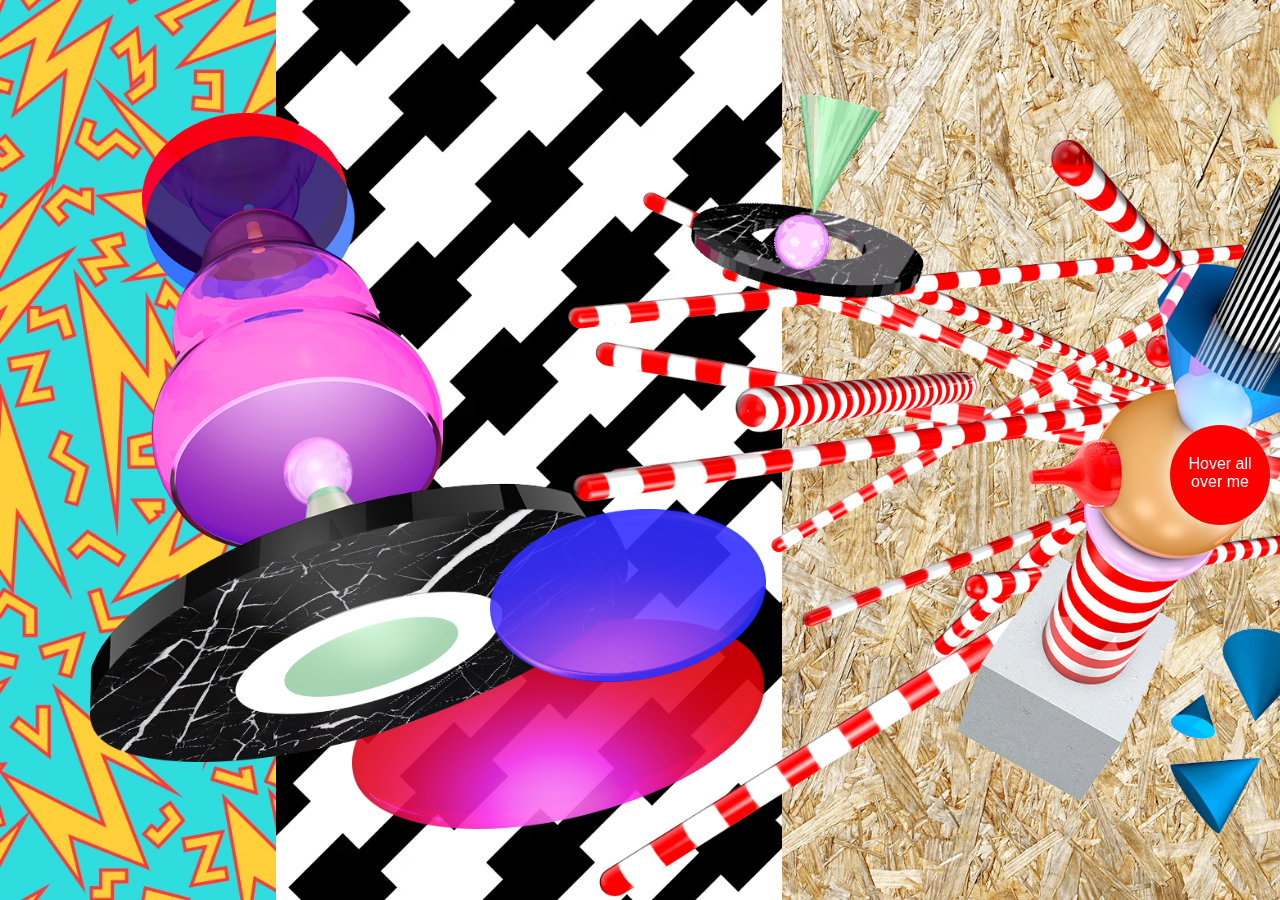
==== commit 1c072fcb: "Works now. Make a new branch David" ====
--- a/test/new/index.html
+++ b/test/new/index.html
@@ -4,11 +4,9 @@
 	<meta charset="UTF-8">
 	<title>Feel That Shit</title>    
 	
-	
-	<!-- scroll right -->
-	<script type="text/javascript" src="http://ajax.googleapis.com/ajax/libs/jquery/1.7.1/jquery.min.js">
-	</script>
-	<!--<script type="text/javascript" src="/js/common.js"></script>-->
+	<script type="text/javascript" src="http://ajax.googleapis.com/ajax/libs/jquery/1.11.3/jquery.min.js"></script>
+	<script>if (!window.jQuery) { document.write('<script src="js/jquery-1.11.3.min.js"><\/script>'); }</script>
+	<script type="text/javascript" src="js/jquery-ui.min.js"></script>
 	<script type="text/javascript" src="js/jquery.simplyscroll.js"></script>
 	<script type="text/javascript" src="js/jquery.transit.min.js"></script>
 	<link rel="stylesheet" href="js/jquery.simplyscroll.css" media="all" type="text/css">
@@ -26,9 +24,10 @@
 </head>
 
 <body>
-	
+	<div class="rightScroll">
+		Hover all over me
+	</div>
 	<div id="loading"></div>
-
 	<div class="outer stretch">
 		<div class="inner stretch">
 			<ul id="scroller" class="expand">
@@ -37,309 +36,381 @@
 						<img src="css/beegees/1.jpg"/>
 					</div>
 				</li>
-				<li class="size-me" data-width="619" data-height="1100"><div class="slide sl2"><img src="css/beegees/2.jpg"/></div></li>
-				<li class="size-me" data-width="800" data-height="1100"><div class="slide sl3"><img src="css/beegees/3.jpg"/></div></li>
-				<li class="size-me" data-width="804" data-height="1100"><div class="slide sl4"><img src="css/beegees/4.jpg"/></div></li>
-				<li class="size-me" data-width="974" data-height="1100"><div class="slide sl5"><img src="css/beegees/5.jpg"/></div></li>
-				<li class="size-me" data-width="800" data-height="1100"><div class="slide sl6"><img src="css/beegees/6.jpg"/></div></li>
-				<li class="size-me" data-width="800" data-height="1100"><div class="slide sl7"><img src="css/beegees/7.jpg"/></div></li>
-				<li class="size-me" data-width="796" data-height="1100"><div class="slide sl8"><img src="css/beegees/8.jpg"/></div></li>
-				<li class="size-me" data-width="800" data-height="1100"><div class="slide sl9"><img src="css/beegees/9.jpg"/></div></li>
-				<li class="size-me" data-width="800" data-height="1100"><div class="slide sl10"><img src="css/beegees/10.jpg"/></div></li>
-				<li class="size-me" data-width="612" data-height="1100"><div class="slide sl11"><img src="css/beegees/11.jpg"/></div></li>
-				<li class="size-me" data-width="746" data-height="1100"><div class="slide sl12"><img src="css/beegees/12.jpg"/></div></li>
-				<li class="size-me" data-width="1152" data-height="1100"><div class="slide sl13"><img src="css/beegees/13.jpg"/></div></li>
-				<li class="size-me" data-width="606" data-height="1100"><div class="slide sl14"><img src="css/beegees/14.jpg"/></div></li>
-				<li class="size-me" data-width="800" data-height="1100"><div class="slide sl15"><img src="css/beegees/15.jpg"/></div></li>
-				<li class="size-me" data-width="907" data-height="1100"><div class="slide sl16"><img src="css/beegees/16.jpg"/></div></li>
-				<li class="size-me" data-width="800" data-height="1100"><div class="slide sl17"><img src="css/beegees/17.jpg"/></div></li>
-				<li class="size-me" data-width="478" data-height="1100"><div class="slide sl18"><img src="css/beegees/18.jpg"/></div></li>
-				<li class="size-me" data-width="549" data-height="1100"><div class="slide sl19"><img src="css/beegees/19.jpg"/></div></li>
-				
+				<li class="size-me" data-width="619" data-height="1100">
+					<div class="slide sl2">
+						<video autoplay="true" loop="true">
+							<source src="css/beegees/2.mp4" type='video/mp4; codecs="avc1.42E01E, mp4a.40.2"'>
+							<source src="css/beegees/2.webm" type='video/webm; codecs="vp8, vorbis"'>
+							<source src="css/beegees/2.ogv" type='video/ogg; codecs="theora, vorbis"'>
+						</video>
+					</div>
+				</li>
+				<li class="size-me" data-width="800" data-height="1100">
+					<div class="slide sl3">
+						<img src="css/beegees/3.jpg"/>
+					</div>
+				</li>
+				<li class="size-me" data-width="804" data-height="1100">
+					<div class="slide sl4">
+						<img src="css/beegees/4.jpg"/>
+					</div>
+				</li>
+				<li class="size-me" data-width="974" data-height="1100">
+					<div class="slide sl5">
+						<img src="css/beegees/5.jpg"/>
+					</div>
+				</li>
+				<li class="size-me" data-width="606" data-height="1100">
+					<div class="slide sl6">
+						<video autoplay="true" loop="true">
+							<source src="css/beegees/14.mp4" type='video/mp4; codecs="avc1.42E01E, mp4a.40.2"'>
+							<source src="css/beegees/14.webm" type='video/webm; codecs="vp8, vorbis"'>
+							<source src="css/beegees/14.ogv" type='video/ogg; codecs="theora, vorbis"'>
+						</video>
+					</div>
+				</li>
+				<li class="size-me" data-width="619" data-height="1100">
+					<div class="slide sl7">
+						<video autoplay="true" loop="true">
+							<source src="css/beegees/2.mp4" type='video/mp4; codecs="avc1.42E01E, mp4a.40.2"'>
+							<source src="css/beegees/2.webm" type='video/webm; codecs="vp8, vorbis"'>
+							<source src="css/beegees/2.ogv" type='video/ogg; codecs="theora, vorbis"'>
+						</video>
+					</div>
+				</li>
+				<li class="size-me" data-width="796" data-height="1100">
+					<div class="slide sl8">
+						<img src="css/beegees/8.jpg"/>
+					</div>
+				</li>
+				<li class="size-me" data-width="800" data-height="1100">
+					<div class="slide sl9">
+						<img src="css/beegees/9.jpg"/>
+					</div>
+				</li>
+				<li class="size-me" data-width="800" data-height="1100">
+					<div class="slide sl10">
+						<img src="css/beegees/10.jpg"/>
+					</div>
+				</li>
+				<li class="size-me" data-width="612" data-height="1100">
+					<div class="slide sl11">
+						<video autoplay="true" loop="true">
+							<source src="css/beegees/11.mp4" type='video/mp4; codecs="avc1.42E01E, mp4a.40.2"'>
+							<source src="css/beegees/11.webm" type='video/webm; codecs="vp8, vorbis"'>
+							<source src="css/beegees/11.ogv" type='video/ogg; codecs="theora, vorbis"'>
+						</video>
+					</div>
+				</li>
+				<li class="size-me" data-width="746" data-height="1100">
+					<div class="slide sl12">
+						<img src="css/beegees/12.jpg"/>
+					</div>
+				</li>
+				<li class="size-me" data-width="1152" data-height="1100">
+					<div class="slide sl13">
+						<img src="css/beegees/13.jpg"/>
+					</div>
+				</li>
+				<li class="size-me" data-width="606" data-height="1100">
+					<div class="slide sl14">
+						<video autoplay="true" loop="true">
+							<source src="css/beegees/14.mp4" type='video/mp4; codecs="avc1.42E01E, mp4a.40.2"'>
+							<source src="css/beegees/14.webm" type='video/webm; codecs="vp8, vorbis"'>
+							<source src="css/beegees/14.ogv" type='video/ogg; codecs="theora, vorbis"'>
+						</video>
+					</div>
+				</li>
+				<li class="size-me" data-width="800" data-height="1100">
+					<div class="slide sl15">
+						<img src="css/beegees/15.jpg"/>
+					</div>
+				</li>
+				<li class="size-me" data-width="907" data-height="1100">
+					<div class="slide sl16">
+						<img src="css/beegees/16.jpg"/>
+					</div>
+				</li>
+				<li class="size-me" data-width="800" data-height="1100">
+					<div class="slide sl17">
+						<img src="css/beegees/17.jpg"/>
+					</div>
+				</li>
+				<li class="size-me" data-width="478" data-height="1100">
+					<div class="slide sl18">
+						<img src="css/beegees/18.jpg"/>
+					</div>
+				</li>
+				<li class="size-me" data-width="549" data-height="1100">
+					<div class="slide sl19">
+						<img src="css/beegees/19.jpg"/>
+					</div>
+				</li>
 			</ul>
 		</div>
 		<div id="shapes" class="inner snstv">
 			<ul id="groupScroller" class="expand snstv">
-				<li id="grupo1" class="group g1 snstv">
-					<div id="elg1" class="elements snstv" data-marginleft="150" data-width="2014" data-height="1028">
-						<div id="g1a" class="elem a snstv">
-								<img class="shrink pause" src="assets/group1/feelthatshit_1a.gif" />
-								
-						</div>
-						<div id="g1b" class="elem b snstv">
+				<li id="group1" class="group g1 snstv">
+					<div id="elg1" class="elements snstv" data-marginleft="110" data-width="2014" data-height="1028" data-margintop="69">
+						<div id="g1a" class="elem showtee a snstv" data-tee="group1/t_1a.jpg">
+							<img class="shrink pause" src="assets/group1/feelthatshit_1a.gif" />
+						</div>
+						<div id="g1b" class="elem showtee b snstv" data-tee="group1/t_1b.jpg">
 							<img src="assets/group1/feelthatshit_1b.png" />
-							
-						</div>
-						<div class="elem c snstv">
+						</div>
+						<div id="g1c" class="elem c snstv">
 							<img class="shrink" src="assets/group1/feelthatshit_1c.png" />
-							<!--<span><a href="#"><img src="shirts/shirt1.jpg"></a></span>-->
-						</div>
-						<div class="elem d snstv">
+						</div>
+						<div id="g1d" class="elem d snstv">
 							<img src="assets/group1/feelthatshit_1d.png" />
-							<!--<span><a href="#"><img src="shirts/shirt1.jpg"></a></span>-->
-						</div>
-						<div class="elem e snstv">
+						</div>
+						<div id="g1e" class="elem e snstv">
 							<img src="assets/group1/feelthatshit_1e.png" />
-							<!--<span><a href="#"><img src="shirts/shirt1.jpg"></a></span>-->
-						</div>
-						<div class="elem f snstv">
+						</div>
+						<div id="g1f" class="elem showtee f snstv" data-tee="group1/t_1f.jpg">
 							<img class="shrink" src="assets/group1/feelthatshit_1f.png" />
-							<!--<span><a href="#"><img src="shirts/shirt1.jpg"></a></span>-->
-						</div>
-						<div data-clockwise="true" data-max="180" data-left=".3064" class="elem g rotateOnScroll">
+						</div>
+						<div id="g1g" data-clockwise="true" data-max="180" data-left=".3064" class="elem g rotateOnScroll">
 							<img src="assets/group1/feelthatshit_1g.png" />
-							<!--<span><a href="#"><img src="shirts/shirt1.jpg"></a></span>-->
-						</div>
-						<div class="elem h">
+						</div>
+						<div id="g1h" class="elem h">
 							<img src="assets/group1/feelthatshit_1h.png" />
-							<!--<span><a href="#"><img src="shirts/shirt1.jpg"></a></span>-->
-						</div>
-						<div class="elem i">
+						</div>
+						<div id="g1i" class="elem i showtee" data-tee="group1/t_1i.jpg">
 							<img class="shrink" src="assets/group1/feelthatshit_1i.png" />
-							<!--<span><a href="#"><img src="shirts/shirt1.jpg"></a></span>-->
-						</div>
-						<div class="elem j">
+						</div>
+						<div id="g1j" class="elem j">
 							<img src="assets/group1/feelthatshit_1j.gif" />
-							<!--<span><a href="#"><img src="shirts/shirt1.jpg"></a></span>-->
 						</div>
 					</div>
 				</li>
 				<li class="group g2">
-					<div class="elements" data-marginleft="-150" data-width="2387" data-height="1030">
-						<div class="elem a">
+					<div class="elements" data-marginleft="-352" data-width="2388" data-height="1030"  data-margintop="0">
+						<div id="g2a" class="elem showtee a" data-tee="group2/t_2a.jpg">
 							<img src="assets/group2/feelthatshit_2a.gif" />
-							<!--<span><a href="#"><img src="shirts/shirt1.jpg"></a></span>-->
-						</div>
-						<div class="elem b">
+						</div>
+						<div id="g2b" class="elem showtee b" data-tee="group2/t_2b.jpg">
 							<img class="shrink" src="assets/group2/feelthatshit_2b.gif" />
-							<!--<span><a href="#"><img src="shirts/shirt1.jpg"></a></span>-->
-						</div>
-						<div class="elem c">
+						</div>
+						<div id="g2c" class="elem c">
 							<img src="assets/group2/feelthatshit_2c.png" />
-							<!--<span><a href="#"><img src="shirts/shirt1.jpg"></a></span>-->
-						</div>
-						<div class="elem d">
+						</div>
+						<div id="g2d" class="elem d">
 							<img class="shrink" src="assets/group2/feelthatshit_2d.png" />
-							<!--<span><a href="#"><img src="shirts/shirt1.jpg"></a></span>-->
-						</div>
-						<div class="elem e">
+						</div>
+						<div id="g2e" class="elem showtee e" data-tee="group2/t_2e.jpg">
 							<img class="shrink" src="assets/group2/feelthatshit_2e.gif" />
-							<!--<span><a href="#"><img src="shirts/shirt1.jpg"></a></span>-->
-						</div>
-						<div class="elem f">
+						</div>
+						<div id="g2f" class="elem showtee f" data-tee="group2/t_2f.jpg">
 							<img class="shrink" src="assets/group2/feelthatshit_2f.png" />
-							<!--<span><a href="#"><img src="shirts/shirt1.jpg"></a></span>-->
-						</div>
-						<div class="elem g">
+						</div>
+						<div id="g2g" class="elem showtee g" data-tee="group2/t_2g.jpg">
 							<img class="shrink" src="assets/group2/feelthatshit_2g.png" />
-							<!--<span><a href="#"><img src="shirts/shirt1.jpg"></a></span>-->
-						</div>
-						<div class="elem h">
+						</div>
+						<div id="g2h" class="elem h">
 							<img src="assets/group2/feelthatshit_2h.png" />
-							<!--<span><a href="#"><img src="shirts/shirt1.jpg"></a></span>-->
-						</div>
-						<div class="elem i">
+						</div>
+						<div id="g2i" class="elem i">
 							<img class="shrink" src="assets/group2/feelthatshit_2i.png" />
-							<!--<span><a href="#"><img src="shirts/shirt1.jpg"></a></span>-->
-						</div>
-						<div class="elem j">
+						</div>
+						<div id="g2j" class="elem j">
 							<img src="assets/group2/feelthatshit_2j.png" />
-							<!--<span><a href="#"><img src="shirts/shirt1.jpg"></a></span>-->
-						</div>
-						<div class="elem k">
+						</div>
+						<div id="g2k" class="elem showtee k" data-tee="group2/t_2k.jpg">
 							<img class="shrink" src="assets/group2/feelthatshit_2k.png" />
-							<!--<span><a href="#"><img src="shirts/shirt1.jpg"></a></span>-->
 						</div>
 					</div>
 				</li>
 				<li class="group g3">
-					<div class="elements" data-marginleft="150" data-width="2341" data-height="1100">
-						<div class="elem a">
+					<div class="elements" data-marginleft="79" data-width="2341" data-height="1100" data-margintop="0">
+						<div id="g3a" class="elem showtee a" data-tee="group3/t_3a.jpg">
 							<img src="assets/group3/feelthatshit_3a.png" />
 						</div>
-						<div class="elem b">
+						<div id="g3b" class="elem showtee b" data-tee="group3/t_3b.jpg">
 							<img class="shrink" src="assets/group3/feelthatshit_3b.png" />
 						</div>
-						<div class="elem c">
+						<div id="g3c" class="elem c">
 							<img class="shrink" src="assets/group3/feelthatshit_3c.png" />
 						</div>
-						<div class="elem d">
+						<div id="g3d" class="elem d">
 							<img class="shrink" src="assets/group3/feelthatshit_3d.png" />
 						</div>
-						<div class="elem e">
+						<div id="g3e" class="elem e">
 							<img src="assets/group3/feelthatshit_3e.png" />
 						</div>
-						<div class="elem f">
+						<div id="g3f" class="elem showtee f" data-tee="group3/t_3f.jpg">
 							<img class="shrink" src="assets/group3/feelthatshit_3f.png" />
 						</div>
-						<div class="elem g">
+						<div id="g3g" class="elem g">
 							<img src="assets/group3/feelthatshit_3g.png" />
 						</div>
-						<div class="elem h">
+						<div id="g3h" class="elem showtee h" data-tee="group3/t_3h.jpg">
 							<img class="shrink" src="assets/group3/feelthatshit_3h.png" />
 						</div>
-						<div class="elem i">
+						<div id="g3i" class="elem i">
 							<img src="assets/group3/feelthatshit_3i.png" />
 						</div>
-						<div class="elem j">
+						<div id="g3j" class="elem j">
 							<img src="assets/group3/feelthatshit_3j.png" />
 						</div>
-						<div class="elem k">
+						<div id="g3k" class="elem k">
 							<img src="assets/group3/feelthatshit_3k.png" />
 						</div>
 					</div>
 				</li>
 				<li class="group g4">
-					<div class="elements" data-marginleft="30" data-width="1857" data-height="1090">
-						<div class="elem a">
+				<!-- data-marginleft="-35" -->
+					<div class="elements" data-marginleft="-165" data-width="1857" data-height="1090"  data-margintop="0">
+						<div id="g4a" class="elem showtee a" data-tee="group4/t_4a.jpg">
 							<img class="shrink" src="assets/group4/feelthatshit_4a.gif" />
 						</div>
-						<div class="elem b">
+						<div id="g4b" class="elem showtee b" data-tee="group4/t_4b.jpg">
 							<img class="shrink" src="assets/group4/feelthatshit_4b.png" />
 						</div>
-						<div class="elem c">
+						<div id="g4c" class="elem c">
 							<img src="assets/group4/feelthatshit_4c.png" />
 						</div>
-						<div class="elem d">
+						<div id="g4d" class="elem showtee d" data-tee="group4/t_4d.jpg">
 							<img class="shrink" src="assets/group4/feelthatshit_4d.png" />
 						</div>
-						<div class="elem e">
+						<div id="g4e" class="elem showtee e" data-tee="group4/t_4e.jpg">
 							<img class="shrink" src="assets/group4/feelthatshit_4e.png" />
 						</div>
-						<div class="elem f">
+						<div id="g4f" class="elem f">
 							<img src="assets/group4/feelthatshit_4f.png" />
 						</div>
-						<div class="elem g">
+						<div id="g4g" class="elem g">
 							<img src="assets/group4/feelthatshit_4g.png" />
 						</div>
-						<div class="elem h">
+						<div id="g4h" class="elem h">
 							<img class="shrink" src="assets/group4/feelthatshit_4h.png" />
 						</div>
-						<div class="elem i">
+						<div id="g4i" class="elem showtee i" data-tee="group4/t_4i.jpg">
 							<img class="shrink" src="assets/group4/feelthatshit_4i.png" />
 						</div>
-						<div class="elem j">
+						<div id="g4j" class="elem j">
 							<img src="assets/group4/feelthatshit_4j.png" />
 						</div>
-						<div class="elem k">
+						<div id="g4k" class="elem k">
 							<img src="assets/group4/feelthatshit_4k.png" />
 						</div>
 					</div>
 				</li>
 				<li class="group g5">
-					<div class="elements" data-marginleft="-285" data-width="881" data-height="981">
-						<div class="elem a">
+					<!-- data-marginleft="-288" -->
+					<div class="elements" data-marginleft="-350" data-width="881" data-height="981" data-margintop="62">
+						<div id="g5a" class="elem showtee a" data-tee="group5/t_5a.jpg">
 							<img class="shrink" src="assets/group5/feelthatshit_5a.gif" />
 						</div>
-						<div class="elem b">
+						<div id="g5b" class="elem b">
 							<img src="assets/group5/feelthatshit_5b.png" />
 						</div>
-						<div class="elem c">
+						<div id="g5c" class="elem showtee c" data-tee="group5/t_5c.jpg">
 							<img class="shrink" src="assets/group5/feelthatshit_5c.png" />
 						</div>
-						<div class="elem d">
+						<div id="g5d" class="elem d">
 							<img src="assets/group5/feelthatshit_5d.png" />
 						</div>
-						<div class="elem e">
+						<div id="g5e" class="elem e">
 							<img src="assets/group5/feelthatshit_5e.png" />
 						</div>
 					</div>
 				</li>
 				<li class="group g6">
-					<div class="elements" data-marginleft="-254" data-width="1613" data-height="1126">
-						<div class="elem a">
+					<div class="elements" data-marginleft="-255" data-width="1609" data-height="1061" data-margintop="0">
+						<div id="g6a" class="elem showtee a" data-tee="group6/t_5a.jpg">
 							<img src="assets/group6/feelthatshit_6a.png" />
 						</div>
-						<div class="elem b">
+						<div id="g6b" class="elem b">
 							<img class="shrink" src="assets/group6/feelthatshit_6b.png" />
 						</div>
-						<div class="elem c">
+						<div id="g6c" class="elem showtee c" data-tee="group6/t_5c.jpg">
 							<img src="assets/group6/feelthatshit_6c.png" />
 						</div>
-						<div class="elem d">
+						<div id="g6d" class="elem d">
 							<img src="assets/group6/feelthatshit_6d.png" />
 						</div>
-						<div class="elem e">
+						<div id="g6e" class="elem e">
 							<img src="assets/group6/feelthatshit_6e.png" />
 						</div>
-						<div class="elem f">
+						<div id="g6f" class="elem f">
 							<img src="assets/group6/feelthatshit_6f.png" />
 						</div>
-						<div class="elem g">
+						<div id="g6g" class="elem g">
 							<img src="assets/group6/feelthatshit_6g.png" />
 						</div>
-						<div class="elem h">
+						<div id="g6h" class="elem h">
 							<img class="shrink" src="assets/group6/feelthatshit_6h.png" />
 						</div>
-						<div class="elem i">
+						<div id="g6i" class="elem i">
 							<img class="shrink" src="assets/group6/feelthatshit_6i.png" />
 						</div>
-						<div class="elem j">
+						<div id="g6j" class="elem j">
 							<img src="assets/group6/feelthatshit_6j.png" />
 						</div>
-						<div class="elem k">
+						<div id="g6k" class="elem k">
 							<img class="shrink" src="assets/group6/feelthatshit_6k.png" />
 						</div>
-						<div class="elem l">
+						<div id="g6l" class="elem l">
 							<img src="assets/group6/feelthatshit_6l.png" />
 						</div>
-						<div class="elem m">
+						<div id="g6m" class="elem m">
 							<img src="assets/group6/feelthatshit_6m.png" />
 						</div>
 					</div>
 				</li>
 				<li class="group g7">
-					<div class="elements" data-marginleft="80" data-width="1596" data-height="1100">
-						<div class="elem a">
+					<div class="elements" data-marginleft="80" data-width="1596" data-height="1072" data-margintop="28">
+						<div id="g7a" class="elem showtee a" data-tee="group7/t_7a.jpg">
 							<img src="assets/group7/feelthatshit_7a.gif" />
 						</div>
-						<div class="elem b">
+						<div id="g7b" class="elem showtee b" data-tee="group7/t_7b.jpg">
 							<img src="assets/group7/feelthatshit_7b.png" />
 						</div>
-						<div class="elem c">
+						<div id="g7c" class="elem showtee c" data-tee="group7/t_7c.jpg">
 							<img src="assets/group7/feelthatshit_7c.gif" />
 						</div>
-						<div class="elem d">
+						<div id="g7d" class="elem d">
 							<img src="assets/group7/feelthatshit_7d.png" />
 						</div>
-						<div class="elem e">
+						<div id="g7e" class="elem e">
 							<img src="assets/group7/feelthatshit_7e.png" />
 						</div>
-						<div class="elem f">
+						<div id="g7f" class="elem showtee f" data-tee="group7/t_7f.jpg">
 							<img src="assets/group7/feelthatshit_7f.png" />
 						</div>
-						<div class="elem g">
+						<div id="g7g" class="elem showtee g" data-tee="group7/t_7g.jpg">
 							<img src="assets/group7/feelthatshit_7g.png" />
 						</div>
-						<div class="elem h">
+						<div id="g7h" class="elem h">
 							<img src="assets/group7/feelthatshit_7h.png" />
 						</div>
-						<div class="elem i">
+						<div id="g7i" class="elem i">
 							<img src="assets/group7/feelthatshit_7i.png" />
 						</div>
 					</div>
 				</li>
 				<li class="group g8">
-					<div class="elements" data-marginleft="0" data-width="1975" data-height="1084">
-						<div class="elem a">
+					<div class="elements" data-marginleft="-15" data-width="1975" data-height="1084" data-margintop="0">
+						<div id="g8a" class="elem showtee a" data-tee="group8/t_8a.jpg">
 							<img class="shrink" src="assets/group8/feelthatshit_8a.gif" />
 						</div>
-						<div class="elem b">
+						<div id="g8b" class="elem showtee b" data-tee="group8/t_8b.jpg">
 							<img class="shrink" src="assets/group8/feelthatshit_8b.png" />
 						</div>
-						<div class="elem c">
+						<div id="g8c" class="elem showtee c" data-tee="group8/t_8c.jpg">
 							<img class="shrink" src="assets/group8/feelthatshit_8c.png" />
 						</div>
-						<div class="elem d">
+						<div id="g8d" class="elem showtee d" data-tee="group8/t_8d.jpg">
 							<img class="shrink" src="assets/group8/feelthatshit_8d.png" />
 						</div>
-						<div class="elem e">
+						<div id="g8e" class="elem e">
 							<img src="assets/group8/feelthatshit_8e.png" />
 						</div>
-						<div class="elem f">
+						<div id="g8f" class="elem f">
 							<img src="assets/group8/feelthatshit_8f.png" />
 						</div>
-						<div class="elem g">
+						<div id="g8g" class="elem g">
 							<img src="assets/group8/feelthatshit_8g.png" />
 						</div>
 					</div>
@@ -347,9 +418,10 @@
 			</ul>
 		</div>
 	</div>
-	<!--<div class="fixedoutput">
-		<textarea class="output" value=""></textarea>
-	</div>-->
+	<div class="teebox">
+		<img src="assets/t_.png" />
+	</div>
+	<textarea id="console"></textarea>
 
 <!--PRECARGA TODO-->
 
@@ -359,23 +431,6 @@
 		})
 	</script>
 
-<!--PRECARGA 5 SEG 
-
-	<script type="text/javascript" src="https://ajax.googleapis.com/ajax/libs/jquery/1.7.1/jquery.min.js"></script>
-
-	<script type="text/javascript">
-		$("#loading").click(function(){
-		$(".target").fadeOut( 'slow', function(){ 
-	  		});
-  		});
-  
-  	var fade_out = function() {
-		$("#loading").fadeOut('slow') .empty();
-		}
-		setTimeout(fade_out, 5000);
-	</script> 
--->
-
 	<script type="text/javascript" src="js/index.js"></script>
 
 </body>
--- a/test/new/css/style.css
+++ b/test/new/css/style.css
@@ -5,27 +5,58 @@
   max-height: 100%;
   width: auto;
   overflow-y: hidden;
-  overflow-x: hidden; }
+  overflow-x: scroll; }
 
 #loading {
   position: fixed;
   width: 100%;
   height: 100%;
   z-index: 9999;
-  background: url("../group1/feelthatshit_1a.gif") 50% 50% no-repeat;
-  background-color: #000; }
+  background: url("../assets/group1/feelthatshit_1a.gif") 50% 50% no-repeat;
+  background-color: #fff; }
+
+.rightScroll {
+  position: fixed;
+  width: 100px;
+  height: 100px;
+  top: 50%;
+  margin-top: -25px;
+  right: 10px;
+  z-index: 100000;
+  background-color: red;
+  padding: 10px;
+  display: inline-block;
+  font-size: 1em;
+  font-family: Helvetica, sans-serif;
+  color: white;
+  padding-top: 30px;
+  border-radius: 50px;
+  box-shadow: 0px 0px 20px 0px white;
+  cursor: pointer; }
 
 /* ROLLOVER */
 body {
   text-align: center; }
 
+.overlay-background {
+  background-image: url("beegees/feelthatshit_landscape.png");
+  background-size: auto 1100px;
+  background-repeat: no-repeat; }
+
+.landscape-overlay {
+  position: absolute;
+  top: 0;
+  bottom: 0;
+  left: 0;
+  right: 0;
+  opacity: .3; }
+
 ul {
   margin: 2em; }
 
 * {
   box-sizing: border-box; }
 
-/* Positions and base styles */
 /* FIN ROLLOVER */
 .fixedoutput {
   position: fixed;
@@ -96,6 +127,11 @@
 .slide.sl19 {
   background-image: url("beegees/19.jpg"); }
 
+.slide video {
+  width: auto;
+  height: 100%;
+  min-width: 100%; }
+
 .slide {
   height: 100%;
   width: 100%;
@@ -104,10 +140,11 @@
   float: left;
   background-size: auto 100%;
   background-repeat: no-repeat;
-  background-position: center center; }
+  background-position: center center;
+  position: relative; }
 
 .outer {
-  width: 100%;
+  min-width: 100%;
   height: 100%;
   overflow: hidden; }
 
@@ -116,8 +153,7 @@
   width: 100%;
   height: 100%;
   top: 0px;
-  left: 0px;
-  overflow: hidden; }
+  left: 0px; }
 
 #scroller, #groupScroller {
   position: relative;
@@ -126,7 +162,11 @@
   list-style: none;
   height: 100%;
   min-width: 100%;
-  overflow-y: hidden; }
+  overflow-y: hidden;
+  overflow-x: hidden; }
+
+#scroller {
+  overflow-x: auto; }
 
 ul#scroller li, ul#groupScroller li {
   display: inline-block;
@@ -144,8 +184,35 @@
   height: 100%;
   margin-top: 10%; }
 
-.elem .tee {
-  position: absolute; }
+.showtee {
+  cursor: pointer; }
+
+.teebox {
+  position: absolute;
+  display: none;
+  min-width: 100px;
+  min-height: 100px;
+  width: 15%;
+  height: 10%;
+  max-height: 175px;
+  max-width: 187px;
+  background-color: rgba(0, 0, 0, 0.8);
+  z-index: 100; }
+
+.teebox img {
+  width: 100%;
+  height: 100%;
+  border: solid 5px black;
+  cursor: pointer; }
+
+#console {
+  position: fixed;
+  bottom: 0;
+  left: 0;
+  width: 20%;
+  height: 10%;
+  z-index: 100;
+  display: none; }
 
 #title {
   position: fixed;
@@ -156,29 +223,13 @@
   font-family: Futura;
   font-size: 1.5em; }
 
-.pause {
-  position: relative;
-  width: 100px;
-  height: 100px;
-  background-color: black;
-  cursor: pointer;
-  margin-top: 30%;
-  margin-left: auto;
-  margin-right: auto; }
-
 .simply-scroll.simply-scroll-container, .simply-scroll-clip, .simply-scroll-list, #slide, .simply-scroll .simply-scroll-list li {
   height: 100%; }
 
-/* GROUPS */
-/*ul#groupScroller, #groupScroller li  {
-	list-style: none;
-	padding: 0px;
-	margin: 0px;
-}*/
 .elements {
   position: relative; }
 
-.elements .elem img {
+.elements .elem > img {
   width: 100%; }
 
 .group .elements .elem {
@@ -243,16 +294,21 @@
   z-index: 8; }
 
 .g1 .elements .elem.j {
-  left: 65.54%;
+  left: 64.5%;
   top: 67.70%;
-  width: 7.64%;
+  width: 13.26%;
   z-index: 9; }
 
 .g2 .elements .elem.a {
-  left: 8.76%;
-  top: 18.93%;
-  width: 6.33%;
-  z-index: 10; }
+  left: 5.24%;
+  top: 19.09%;
+  width: 9.09%;
+  z-index: 10;
+  -ms-transform: rotate(31.38deg);
+  /* IE 9 */
+  -webkit-transform: rotate(31.38deg);
+  /* Chrome, Safari, Opera */
+  transform: rotate(31.38deg); }
 
 .g2 .elements .elem.b {
   left: 51.32%;
@@ -261,9 +317,9 @@
   z-index: 1; }
 
 .g2 .elements .elem.c {
-  left: 20.28%;
+  left: 20.31%;
   top: 3.59%;
-  width: 10.98%;
+  width: 10.97%;
   z-index: 11; }
 
 .g2 .elements .elem.d {
@@ -328,21 +384,31 @@
 
 .g3 .elements .elem.c {
   left: -0.60%;
-  top: 20.18%;
+  top: 22%;
   width: 10.29%;
   z-index: 7; }
 
 .g3 .elements .elem.d {
-  left: 39.81%;
-  top: 52.82%;
+  left: 31.91%;
+  top: 59%;
   width: 14.40%;
-  z-index: 3; }
+  z-index: 3;
+  -ms-transform: rotate(3deg);
+  /* IE 9 */
+  -webkit-transform: rotate(3deg);
+  /* Chrome, Safari, Opera */
+  transform: rotate(3deg); }
 
 .g3 .elements .elem.e {
-  left: 35.50%;
-  top: 57.64%;
+  left: 24.22%;
+  top: 67.82%;
   width: 21.53%;
-  z-index: 2; }
+  z-index: 2;
+  -ms-transform: rotate(3deg);
+  /* IE 9 */
+  -webkit-transform: rotate(3deg);
+  /* Chrome, Safari, Opera */
+  transform: rotate(3deg); }
 
 .g3 .elements .elem.f {
   left: 34.34%;
@@ -351,8 +417,8 @@
   z-index: 4; }
 
 .g3 .elements .elem.g {
-  left: 68.09%;
-  top: -0.73%;
+  left: 47.20%;
+  top: -1.27%;
   width: 20.89%;
   z-index: 1; }
 
@@ -364,7 +430,7 @@
 
 .g3 .elements .elem.i {
   left: 87.78%;
-  top: 4.27%;
+  top: -4.81%;
   width: 12.22%;
   z-index: 10; }
 
@@ -381,249 +447,234 @@
   z-index: 8; }
 
 .g4 .elements .elem.a {
-  left: 35.86%;
+  left: 27.86%;
   top: -2.39%;
-  width: 16.59%;
-  height: 41.65%; }
+  width: 16.59%; }
 
 .g4 .elements .elem.b {
-  left: 47.60%;
+  left: 40.60%;
   top: -4.04%;
-  width: 11.63%;
-  height: 20.37%; }
+  width: 11.63%; }
 
 .g4 .elements .elem.c {
-  left: 17.88%;
-  top: -1.35%;
-  width: 27.73%;
-  height: 27.06%; }
+  left: 10.95%;
+  top: 1.1%;
+  width: 17.99%; }
 
 .g4 .elements .elem.d {
-  left: -1.78%;
-  top: 40.92%;
-  width: 32.63%;
-  height: 76.06%; }
+  left: 0%;
+  top: 36.33%;
+  width: 41.95%; }
 
 .g4 .elements .elem.e {
   left: 46.31%;
   top: 38.17%;
-  width: 9.37%;
-  height: 23.21%; }
+  width: 9.37%; }
 
 .g4 .elements .elem.f {
   left: 40.06%;
   top: 45.14%;
-  width: 13.73%;
-  height: 24.40%; }
+  width: 13.73%; }
 
 .g4 .elements .elem.g {
   left: 2.80%;
   top: 67.89%;
-  width: 17.50%;
-  height: 24.86%; }
+  width: 17.50%; }
 
 .g4 .elements .elem.h {
   left: 3.45%;
   top: 73.30%;
-  width: 11.52%;
-  height: 13.94%; }
+  width: 11.52%; }
 
 .g4 .elements .elem.i {
-  left: 63.97%;
+  left: 60.97%;
   top: 39.82%;
   width: 29.08%;
-  height: 59.54%; }
+  z-index: 10; }
 
 .g4 .elements .elem.j {
-  left: 77.17%;
+  left: 70.73%;
   top: 64.86%;
-  width: 22.78%;
-  height: 9.36%; }
+  width: 22.78%; }
 
 .g4 .elements .elem.k {
-  left: 52.02%;
+  left: 49.32%;
   top: 74.22%;
   width: 14.49%;
-  height: 12.29%; }
+  z-index: 9; }
 
 .g5 .elements .elem.a {
   left: 62.54%;
-  top: 54.33%;
+  top: 54.23%;
   width: 37.57%;
   z-index: 5; }
 
 .g5 .elements .elem.b {
-  left: 0.11%;
-  top: 30.68%;
+  left: 0%;
+  top: 30.58%;
   width: 29.51%;
   z-index: 1; }
 
 .g5 .elements .elem.c {
-  left: 9.44%;
-  top: 1.35%;
-  width: 54.23%;
+  left: 10.56%;
+  top: 0%;
+  width: 54.48%;
   z-index: 4; }
 
 .g5 .elements .elem.d {
   left: 62.54%;
-  top: 21.71%;
+  top: 21.61%;
   width: 13.85%;
   z-index: 3; }
 
 .g5 .elements .elem.e {
   left: 66.84%;
-  top: 24.74%;
+  top: 24.67%;
   width: 21.01%;
   z-index: 2; }
 
 .g6 .elements .elem.a {
-  left: -0.18%;
-  top: -2.15%;
-  width: 32.19%;
+  left: 0%;
+  top: -6.13%;
+  width: 37.48%;
   z-index: 6; }
 
 .g6 .elements .elem.b {
-  left: 23.81%;
-  top: 42.14%;
-  width: 24.60%;
+  left: 30.21%;
+  top: 34.21%;
+  width: 18.52%;
   z-index: 5; }
 
 .g6 .elements .elem.c {
-  left: 69.81%;
-  top: 8.44%;
-  width: 9.67%;
+  left: 69.98%;
+  top: 8.95%;
+  width: 9.7%;
   z-index: 12; }
 
 .g6 .elements .elem.d {
-  left: 55.92%;
-  top: 39.25%;
-  width: 9.11%;
+  left: 56.06%;
+  top: 41.66%;
+  width: 9.14%;
   z-index: 13; }
 
 .g6 .elements .elem.e {
-  left: 61.10%;
-  top: 14.05%;
-  width: 23.30%;
+  left: 60.35%;
+  top: 17.34%;
+  width: 22.68%;
   z-index: 9; }
 
 .g6 .elements .elem.f {
-  left: 48.98%;
-  top: 1.60%;
-  width: 19.59%;
+  left: 51.03%;
+  top: 5.18%;
+  width: 15.23%;
   z-index: 11; }
 
 .g6 .elements .elem.g {
-  left: 59.21%;
-  top: 14.74%;
-  width: 8.00%;
+  left: 59.35%;
+  top: 15.65%;
+  width: 8.02%;
   z-index: 10; }
 
 .g6 .elements .elem.h {
-  left: 74.64%;
-  top: 32.24%;
-  width: 10.04%;
+  left: 74.83%;
+  top: 34.21%;
+  width: 10.07%;
   z-index: 10; }
 
 .g6 .elements .elem.i {
-  left: 43.89%;
-  top: 47.84%;
-  width: 35.36%;
+  left: 39.47%;
+  top: 59.19%;
+  width: 35.18%;
   z-index: 7; }
 
 .g6 .elements .elem.j {
-  left: 81.65%;
-  top: 4.25%;
-  width: 15.21%;
+  left: 81.29%;
+  top: 5.28%;
+  width: 15.23%;
   z-index: 2; }
 
 .g6 .elements .elem.k {
-  left: 92.14%;
-  top: 24.32%;
-  width: 9.24%;
+  left: 91.3%;
+  top: 27.33%;
+  width: 8.95%;
   z-index: 4; }
 
 .g6 .elements .elem.l {
-  left: 92.34%;
-  top: 30.57%;
-  width: 6.81%;
+  left: 91.36%;
+  top: 34.12%;
+  width: 6.96%;
   z-index: 3; }
 
 .g6 .elements .elem.m {
-  left: 83.40%;
-  top: 15.49%;
-  width: 10.59%;
+  left: 84.03%;
+  top: 16.68%;
+  width: 10.32%;
   z-index: 1; }
 
 .g7 .elements .elem.a {
-  left: 41.52%;
-  top: 30.81%;
-  width: 7.90%;
+  left: 44.86%;
+  top: 22.20%;
+  width: 8.71%;
   z-index: 10; }
 
 .g7 .elements .elem.b {
-  left: 28.87%;
-  top: 15.01%;
-  width: 14.00%;
+  left: 36.09%;
+  top: 0%;
+  width: 16.67%;
   z-index: 8; }
 
 .g7 .elements .elem.c {
-  left: 32.15%;
-  top: 48.71%;
-  width: 9.89%;
+  left: 17.91%;
+  top: 38.71%;
+  width: 27.32%;
   z-index: 9; }
 
 .g7 .elements .elem.d {
   left: 0.00%;
-  top: 14.27%;
+  top: 12.78%;
   width: 37.72%;
   z-index: 7; }
 
 .g7 .elements .elem.e {
   left: 62.03%;
-  top: 60.36%;
-  width: 16.42%;
+  top: 60.07%;
+  width: 16.41%;
   z-index: 6; }
 
 .g7 .elements .elem.f {
   left: 54.64%;
-  top: 74.36%;
+  top: 74.44%;
   width: 13.16%;
   z-index: 3; }
 
 .g7 .elements .elem.g {
   left: 66.54%;
-  top: 20.27%;
+  top: 18.94%;
   width: 33.46%;
   z-index: 4; }
 
 .g7 .elements .elem.h {
   left: 48.62%;
-  top: 55.73%;
+  top: 55.32%;
   width: 16.54%;
   z-index: 2; }
 
 .g7 .elements .elem.i {
   left: 59.84%;
-  top: 55.36%;
+  top: 54.94%;
   width: 5.58%;
   z-index: 1; }
 
-.g7 .elements .elem.j {
-  left: 62.03%;
-  top: 60.36%;
-  width: 16.42%;
-  z-index: 5; }
-
 .g8 .elements .elem.a {
-  left: 6.08%;
-  top: 7.47%;
-  width: 13.54%;
+  left: 2.99%;
+  top: 10.15%;
+  width: 13.47%;
   z-index: 1; }
 
 .g8 .elements .elem.b {
-  left: 17.78%;
-  top: 4.03%;
-  width: 39.23%;
+  left: 20.30%;
+  top: -8.03%;
+  width: 37.77%;
   z-index: 7; }
 
 .g8 .elements .elem.c {
@@ -633,15 +684,15 @@
   z-index: 3; }
 
 .g8 .elements .elem.d {
-  left: 57.02%;
-  top: 3.94%;
-  width: 20.61%;
+  left: 62.84%;
+  top: -2.4%;
+  width: 16.35%;
   z-index: 2; }
 
 .g8 .elements .elem.e {
   left: 54.94%;
   top: 40.77%;
-  width: 40.40%;
+  width: 40.41%;
   z-index: 5; }
 
 .g8 .elements .elem.f {
@@ -661,8 +712,3 @@
 
 .shrink {
   cursor: pointer; }
-
-/*.simply-scroll-btn-pause {
-	top: -100px;
-	left: -100px;
-}*/
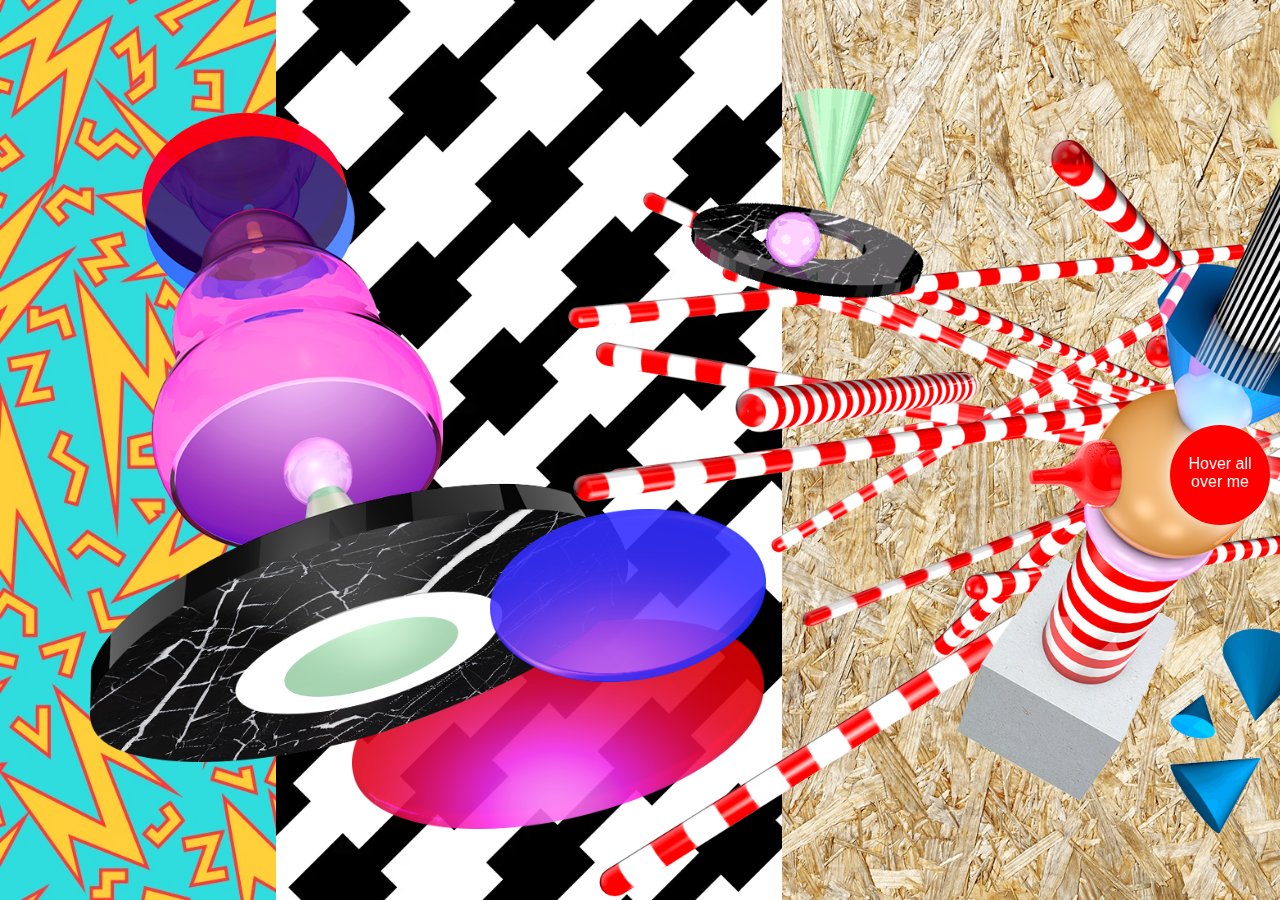
==== commit 08ac5a5b: "Made changes to index" ====
--- a/test/new/index.html
+++ b/test/new/index.html
@@ -11,7 +11,7 @@
 	<script type="text/javascript" src="js/jquery.transit.min.js"></script>
 	<link rel="stylesheet" href="js/jquery.simplyscroll.css" media="all" type="text/css">
 	
-	<!-- Call this at the end to impose our style -->
+	<!-- Call this at the end to impose our style Added new comment-->
 	
 	
 	<meta name="viewport" content="width=device-width, initial-scale=1.0" />
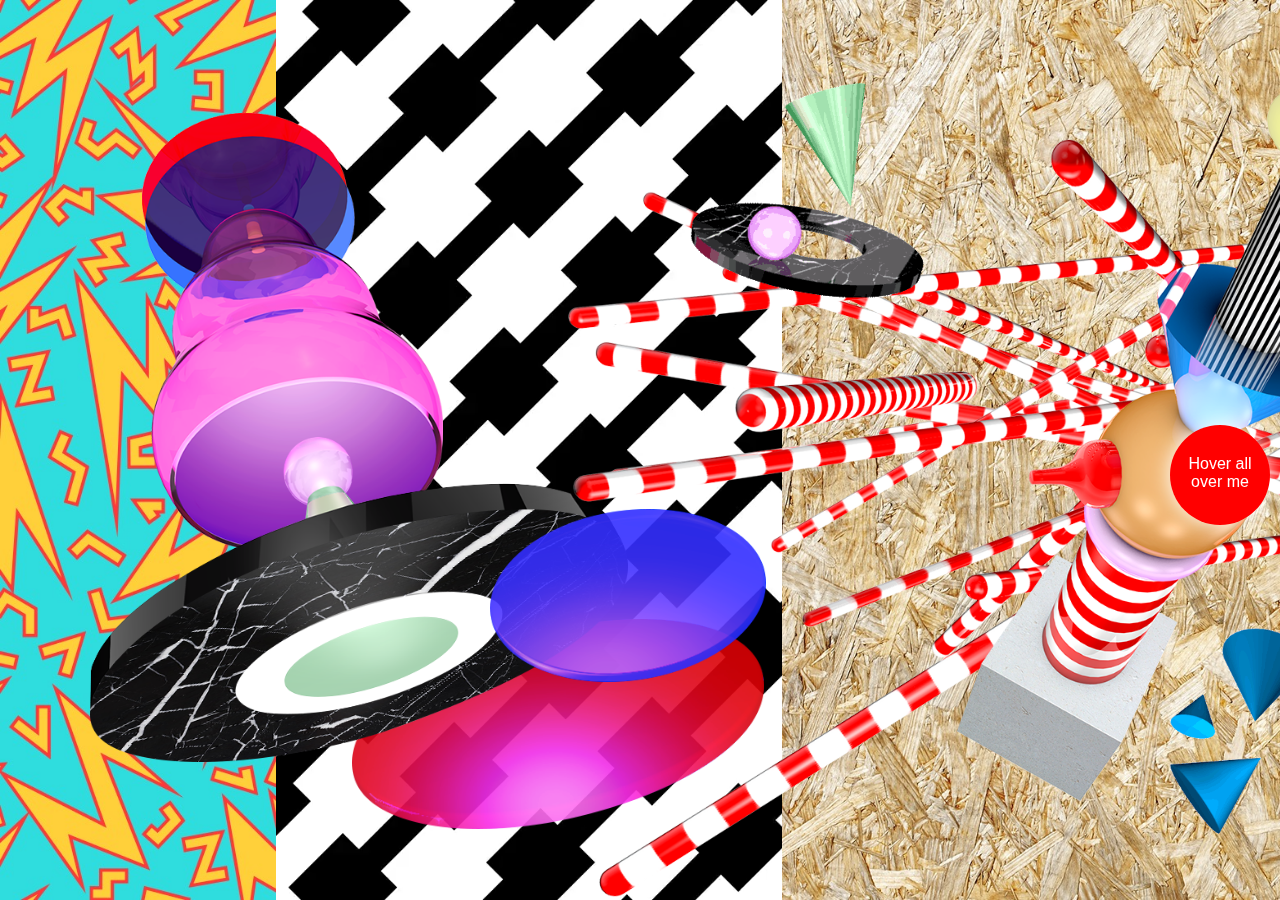
==== commit d37aef61: "Added sounds MP3" ====
--- a/test/new/index.html
+++ b/test/new/index.html
@@ -153,108 +153,108 @@
 				<li id="group1" class="group g1 snstv">
 					<div id="elg1" class="elements snstv" data-marginleft="110" data-width="2014" data-height="1028" data-margintop="69">
 						<div id="g1a" class="elem showtee a snstv" data-tee="group1/t_1a.jpg">
-							<img class="shrink pause" src="assets/group1/feelthatshit_1a.gif" />
+							<img onmouseover="hwsound1a();" onmouseout="swsound1a();" class="shrink pause" src="assets/group1/feelthatshit_1a.gif" />
 						</div>
 						<div id="g1b" class="elem showtee b snstv" data-tee="group1/t_1b.jpg">
-							<img src="assets/group1/feelthatshit_1b.png" />
+							<img onmouseover="hwsound1b();" onmouseout="swsound1b();" src="assets/group1/feelthatshit_1b.png" />
 						</div>
 						<div id="g1c" class="elem c snstv">
-							<img class="shrink" src="assets/group1/feelthatshit_1c.png" />
+							<img onmouseover="hwsound1c();" onmouseout="swsound1c();" class="shrink" src="assets/group1/feelthatshit_1c.png" />
 						</div>
 						<div id="g1d" class="elem d snstv">
-							<img src="assets/group1/feelthatshit_1d.png" />
+							<img onmouseover="hwsound1d();" onmouseout="swsound1d();" src="assets/group1/feelthatshit_1d.png" />
 						</div>
 						<div id="g1e" class="elem e snstv">
-							<img src="assets/group1/feelthatshit_1e.png" />
+							<img onmouseover="hwsound1e();" onmouseout="swsound1e();" src="assets/group1/feelthatshit_1e.png" />
 						</div>
 						<div id="g1f" class="elem showtee f snstv" data-tee="group1/t_1f.jpg">
-							<img class="shrink" src="assets/group1/feelthatshit_1f.png" />
+							<img onmouseover="hwsound1f();" onmouseout="swsound1f();" class="shrink" src="assets/group1/feelthatshit_1f.png" />
 						</div>
 						<div id="g1g" data-clockwise="true" data-max="180" data-left=".3064" class="elem g rotateOnScroll">
-							<img src="assets/group1/feelthatshit_1g.png" />
+							<img onmouseover="hwsound1g();" onmouseout="swsound1g();" src="assets/group1/feelthatshit_1g.png" />
 						</div>
 						<div id="g1h" class="elem h">
-							<img src="assets/group1/feelthatshit_1h.png" />
+							<img onmouseover="hwsound1h();" onmouseout="swsound1h();" src="assets/group1/feelthatshit_1h.png" />
 						</div>
 						<div id="g1i" class="elem i showtee" data-tee="group1/t_1i.jpg">
-							<img class="shrink" src="assets/group1/feelthatshit_1i.png" />
+							<img onmouseover="hwsound1i();" onmouseout="swsound1i();" class="shrink" src="assets/group1/feelthatshit_1i.png" />
 						</div>
 						<div id="g1j" class="elem j">
-							<img src="assets/group1/feelthatshit_1j.gif" />
+							<img onmouseover="hwsound1j();" onmouseout="swsound1j();" src="assets/group1/feelthatshit_1j.gif" />
 						</div>
 					</div>
 				</li>
 				<li class="group g2">
 					<div class="elements" data-marginleft="-352" data-width="2388" data-height="1030"  data-margintop="0">
 						<div id="g2a" class="elem showtee a" data-tee="group2/t_2a.jpg">
-							<img src="assets/group2/feelthatshit_2a.gif" />
+							<img onmouseover="hwsound2();" onmouseout="swsound2();" src="assets/group2/feelthatshit_2a.gif" />
 						</div>
 						<div id="g2b" class="elem showtee b" data-tee="group2/t_2b.jpg">
-							<img class="shrink" src="assets/group2/feelthatshit_2b.gif" />
+							<img onmouseover="hwsound2();" onmouseout="swsound2();" class="shrink" src="assets/group2/feelthatshit_2b.gif" />
 						</div>
 						<div id="g2c" class="elem c">
-							<img src="assets/group2/feelthatshit_2c.png" />
+							<img onmouseover="hwsound2();" onmouseout="swsound2();" src="assets/group2/feelthatshit_2c.png" />
 						</div>
 						<div id="g2d" class="elem d">
-							<img class="shrink" src="assets/group2/feelthatshit_2d.png" />
+							<img onmouseover="hwsound2();" onmouseout="swsound2();" class="shrink" src="assets/group2/feelthatshit_2d.png" />
 						</div>
 						<div id="g2e" class="elem showtee e" data-tee="group2/t_2e.jpg">
-							<img class="shrink" src="assets/group2/feelthatshit_2e.gif" />
+							<img onmouseover="hwsound2();" onmouseout="swsound2();" class="shrink" src="assets/group2/feelthatshit_2e.gif" />
 						</div>
 						<div id="g2f" class="elem showtee f" data-tee="group2/t_2f.jpg">
-							<img class="shrink" src="assets/group2/feelthatshit_2f.png" />
+							<img onmouseover="hwsound2();" onmouseout="swsound2();" class="shrink" src="assets/group2/feelthatshit_2f.png" />
 						</div>
 						<div id="g2g" class="elem showtee g" data-tee="group2/t_2g.jpg">
-							<img class="shrink" src="assets/group2/feelthatshit_2g.png" />
+							<img onmouseover="hwsound2();" onmouseout="swsound2();" class="shrink" src="assets/group2/feelthatshit_2g.png" />
 						</div>
 						<div id="g2h" class="elem h">
-							<img src="assets/group2/feelthatshit_2h.png" />
+							<img onmouseover="hwsound2();" onmouseout="swsound2();" src="assets/group2/feelthatshit_2h.png" />
 						</div>
 						<div id="g2i" class="elem i">
-							<img class="shrink" src="assets/group2/feelthatshit_2i.png" />
+							<img onmouseover="hwsound2();" onmouseout="swsound2();" class="shrink" src="assets/group2/feelthatshit_2i.png" />
 						</div>
 						<div id="g2j" class="elem j">
-							<img src="assets/group2/feelthatshit_2j.png" />
+							<img onmouseover="hwsound2();" onmouseout="swsound2();" src="assets/group2/feelthatshit_2j.png" />
 						</div>
 						<div id="g2k" class="elem showtee k" data-tee="group2/t_2k.jpg">
-							<img class="shrink" src="assets/group2/feelthatshit_2k.png" />
+							<img onmouseover="hwsound2();" onmouseout="swsound2();" class="shrink" src="assets/group2/feelthatshit_2k.png" />
 						</div>
 					</div>
 				</li>
 				<li class="group g3">
 					<div class="elements" data-marginleft="79" data-width="2341" data-height="1100" data-margintop="0">
 						<div id="g3a" class="elem showtee a" data-tee="group3/t_3a.jpg">
-							<img src="assets/group3/feelthatshit_3a.png" />
+							<img onmouseover="hwsound3();" onmouseout="swsound3();" src="assets/group3/feelthatshit_3a.png" />
 						</div>
 						<div id="g3b" class="elem showtee b" data-tee="group3/t_3b.jpg">
-							<img class="shrink" src="assets/group3/feelthatshit_3b.png" />
+							<img onmouseover="hwsound3();" onmouseout="swsound3();" class="shrink" src="assets/group3/feelthatshit_3b.png" />
 						</div>
 						<div id="g3c" class="elem c">
-							<img class="shrink" src="assets/group3/feelthatshit_3c.png" />
+							<img onmouseover="hwsound3();" onmouseout="swsound3();" class="shrink" src="assets/group3/feelthatshit_3c.png" />
 						</div>
 						<div id="g3d" class="elem d">
-							<img class="shrink" src="assets/group3/feelthatshit_3d.png" />
+							<img onmouseover="hwsound3();" onmouseout="swsound3();" class="shrink" src="assets/group3/feelthatshit_3d.png" />
 						</div>
 						<div id="g3e" class="elem e">
-							<img src="assets/group3/feelthatshit_3e.png" />
+							<img onmouseover="hwsound3();" onmouseout="swsound3();" src="assets/group3/feelthatshit_3e.png" />
 						</div>
 						<div id="g3f" class="elem showtee f" data-tee="group3/t_3f.jpg">
-							<img class="shrink" src="assets/group3/feelthatshit_3f.png" />
+							<img onmouseover="hwsound3();" onmouseout="swsound3();" class="shrink" src="assets/group3/feelthatshit_3f.png" />
 						</div>
 						<div id="g3g" class="elem g">
-							<img src="assets/group3/feelthatshit_3g.png" />
+							<img onmouseover="hwsound3();" onmouseout="swsound3();" src="assets/group3/feelthatshit_3g.png" />
 						</div>
 						<div id="g3h" class="elem showtee h" data-tee="group3/t_3h.jpg">
-							<img class="shrink" src="assets/group3/feelthatshit_3h.png" />
+							<img onmouseover="hwsound3();" onmouseout="swsound3();" class="shrink" src="assets/group3/feelthatshit_3h.png" />
 						</div>
 						<div id="g3i" class="elem i">
-							<img src="assets/group3/feelthatshit_3i.png" />
+							<img onmouseover="hwsound3();" onmouseout="swsound3();" src="assets/group3/feelthatshit_3i.png" />
 						</div>
 						<div id="g3j" class="elem j">
-							<img src="assets/group3/feelthatshit_3j.png" />
+							<img onmouseover="hwsound3();" onmouseout="swsound3();" src="assets/group3/feelthatshit_3j.png" />
 						</div>
 						<div id="g3k" class="elem k">
-							<img src="assets/group3/feelthatshit_3k.png" />
+							<img onmouseover="hwsound3();" onmouseout="swsound3();" src="assets/group3/feelthatshit_3k.png" />
 						</div>
 					</div>
 				</li>
@@ -262,37 +262,37 @@
 				<!-- data-marginleft="-35" -->
 					<div class="elements" data-marginleft="-165" data-width="1857" data-height="1090"  data-margintop="0">
 						<div id="g4a" class="elem showtee a" data-tee="group4/t_4a.jpg">
-							<img class="shrink" src="assets/group4/feelthatshit_4a.gif" />
+							<img onmouseover="hwsound4();" onmouseout="swsound4();" class="shrink" src="assets/group4/feelthatshit_4a.gif" />
 						</div>
 						<div id="g4b" class="elem showtee b" data-tee="group4/t_4b.jpg">
-							<img class="shrink" src="assets/group4/feelthatshit_4b.png" />
+							<img onmouseover="hwsound4();" onmouseout="swsound4();" class="shrink" src="assets/group4/feelthatshit_4b.png" />
 						</div>
 						<div id="g4c" class="elem c">
-							<img src="assets/group4/feelthatshit_4c.png" />
+							<img onmouseover="hwsound4();" onmouseout="swsound4();" src="assets/group4/feelthatshit_4c.png" />
 						</div>
 						<div id="g4d" class="elem showtee d" data-tee="group4/t_4d.jpg">
-							<img class="shrink" src="assets/group4/feelthatshit_4d.png" />
+							<img onmouseover="hwsound4();" onmouseout="swsound4();" class="shrink" src="assets/group4/feelthatshit_4d.png" />
 						</div>
 						<div id="g4e" class="elem showtee e" data-tee="group4/t_4e.jpg">
-							<img class="shrink" src="assets/group4/feelthatshit_4e.png" />
+							<img onmouseover="hwsound4();" onmouseout="swsound4();" class="shrink" src="assets/group4/feelthatshit_4e.png" />
 						</div>
 						<div id="g4f" class="elem f">
-							<img src="assets/group4/feelthatshit_4f.png" />
+							<img onmouseover="hwsound4();" onmouseout="swsound4();" src="assets/group4/feelthatshit_4f.png" />
 						</div>
 						<div id="g4g" class="elem g">
-							<img src="assets/group4/feelthatshit_4g.png" />
+							<img onmouseover="hwsound4();" onmouseout="swsound4();" src="assets/group4/feelthatshit_4g.png" />
 						</div>
 						<div id="g4h" class="elem h">
-							<img class="shrink" src="assets/group4/feelthatshit_4h.png" />
+							<img onmouseover="hwsound4();" onmouseout="swsound4();" class="shrink" src="assets/group4/feelthatshit_4h.png" />
 						</div>
 						<div id="g4i" class="elem showtee i" data-tee="group4/t_4i.jpg">
-							<img class="shrink" src="assets/group4/feelthatshit_4i.png" />
+							<img onmouseover="hwsound4();" onmouseout="swsound4();" class="shrink" src="assets/group4/feelthatshit_4i.png" />
 						</div>
 						<div id="g4j" class="elem j">
-							<img src="assets/group4/feelthatshit_4j.png" />
+							<img onmouseover="hwsound4();" onmouseout="swsound4();" src="assets/group4/feelthatshit_4j.png" />
 						</div>
 						<div id="g4k" class="elem k">
-							<img src="assets/group4/feelthatshit_4k.png" />
+							<img onmouseover="hwsound4();" onmouseout="swsound4();" src="assets/group4/feelthatshit_4k.png" />
 						</div>
 					</div>
 				</li>
@@ -300,118 +300,118 @@
 					<!-- data-marginleft="-288" -->
 					<div class="elements" data-marginleft="-350" data-width="881" data-height="981" data-margintop="62">
 						<div id="g5a" class="elem showtee a" data-tee="group5/t_5a.jpg">
-							<img class="shrink" src="assets/group5/feelthatshit_5a.gif" />
+							<img onmouseover="hwsound5();" onmouseout="swsound5();" class="shrink" src="assets/group5/feelthatshit_5a.gif" />
 						</div>
 						<div id="g5b" class="elem b">
-							<img src="assets/group5/feelthatshit_5b.png" />
+							<img onmouseover="hwsound5();" onmouseout="swsound5();" src="assets/group5/feelthatshit_5b.png" />
 						</div>
 						<div id="g5c" class="elem showtee c" data-tee="group5/t_5c.jpg">
-							<img class="shrink" src="assets/group5/feelthatshit_5c.png" />
+							<img onmouseover="hwsound5();" onmouseout="swsound5();" class="shrink" src="assets/group5/feelthatshit_5c.png" />
 						</div>
 						<div id="g5d" class="elem d">
-							<img src="assets/group5/feelthatshit_5d.png" />
+							<img onmouseover="hwsound5();" onmouseout="swsound5();" src="assets/group5/feelthatshit_5d.png" />
 						</div>
 						<div id="g5e" class="elem e">
-							<img src="assets/group5/feelthatshit_5e.png" />
+							<img onmouseover="hwsound5();" onmouseout="swsound5();" src="assets/group5/feelthatshit_5e.png" />
 						</div>
 					</div>
 				</li>
 				<li class="group g6">
 					<div class="elements" data-marginleft="-255" data-width="1609" data-height="1061" data-margintop="0">
 						<div id="g6a" class="elem showtee a" data-tee="group6/t_5a.jpg">
-							<img src="assets/group6/feelthatshit_6a.png" />
+							<img onmouseover="hwsound6();" onmouseout="swsound6();" src="assets/group6/feelthatshit_6a.png" />
 						</div>
 						<div id="g6b" class="elem b">
-							<img class="shrink" src="assets/group6/feelthatshit_6b.png" />
+							<img onmouseover="hwsound6();" onmouseout="swsound6();" class="shrink" src="assets/group6/feelthatshit_6b.png" />
 						</div>
 						<div id="g6c" class="elem showtee c" data-tee="group6/t_5c.jpg">
-							<img src="assets/group6/feelthatshit_6c.png" />
+							<img onmouseover="hwsound6();" onmouseout="swsound6();" src="assets/group6/feelthatshit_6c.png" />
 						</div>
 						<div id="g6d" class="elem d">
-							<img src="assets/group6/feelthatshit_6d.png" />
+							<img onmouseover="hwsound6();" onmouseout="swsound6();" src="assets/group6/feelthatshit_6d.png" />
 						</div>
 						<div id="g6e" class="elem e">
-							<img src="assets/group6/feelthatshit_6e.png" />
+							<img onmouseover="hwsound6();" onmouseout="swsound6();" src="assets/group6/feelthatshit_6e.png" />
 						</div>
 						<div id="g6f" class="elem f">
-							<img src="assets/group6/feelthatshit_6f.png" />
+							<img onmouseover="hwsound6();" onmouseout="swsound6();" src="assets/group6/feelthatshit_6f.png" />
 						</div>
 						<div id="g6g" class="elem g">
-							<img src="assets/group6/feelthatshit_6g.png" />
+							<img onmouseover="hwsound6();" onmouseout="swsound6();" src="assets/group6/feelthatshit_6g.png" />
 						</div>
 						<div id="g6h" class="elem h">
-							<img class="shrink" src="assets/group6/feelthatshit_6h.png" />
+							<img onmouseover="hwsound6();" onmouseout="swsound6();" class="shrink" src="assets/group6/feelthatshit_6h.png" />
 						</div>
 						<div id="g6i" class="elem i">
-							<img class="shrink" src="assets/group6/feelthatshit_6i.png" />
+							<img onmouseover="hwsound6();" onmouseout="swsound6();" class="shrink" src="assets/group6/feelthatshit_6i.png" />
 						</div>
 						<div id="g6j" class="elem j">
-							<img src="assets/group6/feelthatshit_6j.png" />
+							<img onmouseover="hwsound6();" onmouseout="swsound6();" src="assets/group6/feelthatshit_6j.png" />
 						</div>
 						<div id="g6k" class="elem k">
-							<img class="shrink" src="assets/group6/feelthatshit_6k.png" />
+							<img onmouseover="hwsound6();" onmouseout="swsound6();" class="shrink" src="assets/group6/feelthatshit_6k.png" />
 						</div>
 						<div id="g6l" class="elem l">
-							<img src="assets/group6/feelthatshit_6l.png" />
+							<img onmouseover="hwsound6();" onmouseout="swsound6();" src="assets/group6/feelthatshit_6l.png" />
 						</div>
 						<div id="g6m" class="elem m">
-							<img src="assets/group6/feelthatshit_6m.png" />
+							<img onmouseover="hwsound6();" onmouseout="swsound6();" src="assets/group6/feelthatshit_6m.png" />
 						</div>
 					</div>
 				</li>
 				<li class="group g7">
 					<div class="elements" data-marginleft="80" data-width="1596" data-height="1072" data-margintop="28">
 						<div id="g7a" class="elem showtee a" data-tee="group7/t_7a.jpg">
-							<img src="assets/group7/feelthatshit_7a.gif" />
+							<img onmouseover="hwsound7();" onmouseout="swsound7();" src="assets/group7/feelthatshit_7a.gif" />
 						</div>
 						<div id="g7b" class="elem showtee b" data-tee="group7/t_7b.jpg">
-							<img src="assets/group7/feelthatshit_7b.png" />
+							<img onmouseover="hwsound7();" onmouseout="swsound7();" src="assets/group7/feelthatshit_7b.png" />
 						</div>
 						<div id="g7c" class="elem showtee c" data-tee="group7/t_7c.jpg">
-							<img src="assets/group7/feelthatshit_7c.gif" />
+							<img onmouseover="hwsound7();" onmouseout="swsound7();" src="assets/group7/feelthatshit_7c.gif" />
 						</div>
 						<div id="g7d" class="elem d">
-							<img src="assets/group7/feelthatshit_7d.png" />
+							<img onmouseover="hwsound7();" onmouseout="swsound7();" src="assets/group7/feelthatshit_7d.png" />
 						</div>
 						<div id="g7e" class="elem e">
-							<img src="assets/group7/feelthatshit_7e.png" />
+							<img onmouseover="hwsound7();" onmouseout="swsound7();" src="assets/group7/feelthatshit_7e.png" />
 						</div>
 						<div id="g7f" class="elem showtee f" data-tee="group7/t_7f.jpg">
-							<img src="assets/group7/feelthatshit_7f.png" />
+							<img onmouseover="hwsound7();" onmouseout="swsound7();" src="assets/group7/feelthatshit_7f.png" />
 						</div>
 						<div id="g7g" class="elem showtee g" data-tee="group7/t_7g.jpg">
-							<img src="assets/group7/feelthatshit_7g.png" />
+							<img onmouseover="hwsound7();" onmouseout="swsound7();" src="assets/group7/feelthatshit_7g.png" />
 						</div>
 						<div id="g7h" class="elem h">
-							<img src="assets/group7/feelthatshit_7h.png" />
+							<img onmouseover="hwsound7();" onmouseout="swsound7();" src="assets/group7/feelthatshit_7h.png" />
 						</div>
 						<div id="g7i" class="elem i">
-							<img src="assets/group7/feelthatshit_7i.png" />
+							<img onmouseover="hwsound7();" onmouseout="swsound7();" src="assets/group7/feelthatshit_7i.png" />
 						</div>
 					</div>
 				</li>
 				<li class="group g8">
 					<div class="elements" data-marginleft="-15" data-width="1975" data-height="1084" data-margintop="0">
 						<div id="g8a" class="elem showtee a" data-tee="group8/t_8a.jpg">
-							<img class="shrink" src="assets/group8/feelthatshit_8a.gif" />
+							<img onmouseover="hwsound8();" onmouseout="swsound8();" class="shrink" src="assets/group8/feelthatshit_8a.gif" />
 						</div>
 						<div id="g8b" class="elem showtee b" data-tee="group8/t_8b.jpg">
-							<img class="shrink" src="assets/group8/feelthatshit_8b.png" />
+							<img onmouseover="hwsound8();" onmouseout="swsound8();" class="shrink" src="assets/group8/feelthatshit_8b.png" />
 						</div>
 						<div id="g8c" class="elem showtee c" data-tee="group8/t_8c.jpg">
-							<img class="shrink" src="assets/group8/feelthatshit_8c.png" />
+							<img onmouseover="hwsound8();" onmouseout="swsound8();" class="shrink" src="assets/group8/feelthatshit_8c.png" />
 						</div>
 						<div id="g8d" class="elem showtee d" data-tee="group8/t_8d.jpg">
-							<img class="shrink" src="assets/group8/feelthatshit_8d.png" />
+							<img onmouseover="hwsound8();" onmouseout="swsound8();" class="shrink" src="assets/group8/feelthatshit_8d.png" />
 						</div>
 						<div id="g8e" class="elem e">
-							<img src="assets/group8/feelthatshit_8e.png" />
+							<img onmouseover="hwsound8();" onmouseout="swsound8();" src="assets/group8/feelthatshit_8e.png" />
 						</div>
 						<div id="g8f" class="elem f">
-							<img src="assets/group8/feelthatshit_8f.png" />
+							<img onmouseover="hwsound8();" onmouseout="swsound8();" src="assets/group8/feelthatshit_8f.png" />
 						</div>
 						<div id="g8g" class="elem g">
-							<img src="assets/group8/feelthatshit_8g.png" />
+							<img onmouseover="hwsound8();" onmouseout="swsound8();" src="assets/group8/feelthatshit_8g.png" />
 						</div>
 					</div>
 				</li>
@@ -433,5 +433,316 @@
 
 	<script type="text/javascript" src="js/index.js"></script>
 
+	<script type="text/javascript">
+		
+		<!--1-->
+
+		function swsound1a(){
+			var audio = $(".sound1a")[0];
+			$("fast");
+			audio.pause();
+		}
+		
+		function hwsound1a(){
+			var audio = $(".sound1a")[0];
+			audio.addEventListener('ended', function(){this.currentTime = 0;}, false);
+			$("fast");
+			audio.play();
+		}
+
+		function swsound1b(){
+			var audio = $(".sound1b")[0];
+			$("fast");
+			audio.pause();
+		}
+		
+		function hwsound1b(){
+			var audio = $(".sound1b")[0];
+			audio.addEventListener('ended', function(){this.currentTime = 0;}, false);
+			$("fast");
+			audio.play();
+		}
+
+		function swsound1c(){
+			var audio = $(".sound1c")[0];
+			$("fast");
+			audio.pause();
+		}
+		
+		function hwsound1c(){
+			var audio = $(".sound1c")[0];
+			audio.addEventListener('ended', function(){this.currentTime = 0;}, false);
+			$("fast");
+			audio.play();
+		}
+
+		function swsound1d(){
+			var audio = $(".sound1d")[0];
+			$("fast");
+			audio.pause();
+		}
+		
+		function hwsound1d(){
+			var audio = $(".sound1d")[0];
+			audio.addEventListener('ended', function(){this.currentTime = 0;}, false);
+			$("fast");
+			audio.play();
+		}
+
+		function swsound1e(){
+			var audio = $(".sound1e")[0];
+			$("fast");
+			audio.pause();
+		}
+		
+		function hwsound1e(){
+			var audio = $(".sound1e")[0];
+			audio.addEventListener('ended', function(){this.currentTime = 0;}, false);
+			$("fast");
+			audio.play();
+		}
+
+		function swsound1f(){
+			var audio = $(".sound1f")[0];
+			$("fast");
+			audio.pause();
+		}
+		
+		function hwsound1f(){
+			var audio = $(".sound1f")[0];
+			audio.addEventListener('ended', function(){this.currentTime = 0;}, false);
+			$("fast");
+			audio.play();
+		}
+
+		function swsound1g(){
+			var audio = $(".sound1g")[0];
+			$("fast");
+			audio.pause();
+		}
+		
+		function hwsound1g(){
+			var audio = $(".sound1g")[0];
+			audio.addEventListener('ended', function(){this.currentTime = 0;}, false);
+			$("fast");
+			audio.play();
+		}
+
+		function swsound1h(){
+			var audio = $(".sound1h")[0];
+			$("fast");
+			audio.pause();
+		}
+		
+		function hwsound1h(){
+			var audio = $(".sound1h")[0];
+			audio.addEventListener('ended', function(){this.currentTime = 0;}, false);
+			$("fast");
+			audio.play();
+		}
+
+		function swsound1i(){
+			var audio = $(".sound1i")[0];
+			$("fast");
+			audio.pause();
+		}
+		
+		function hwsound1i(){
+			var audio = $(".sound1i")[0];
+			audio.addEventListener('ended', function(){this.currentTime = 0;}, false);
+			$("fast");
+			audio.play();
+		}
+
+		function swsound1j(){
+			var audio = $(".sound1j")[0];
+			$("fast");
+			audio.pause();
+		}
+		
+		function hwsound1j(){
+			var audio = $(".sound1j")[0];
+			audio.addEventListener('ended', function(){this.currentTime = 0;}, false);
+			$("fast");
+			audio.play();
+		}
+
+		<!--2-->
+
+		function swsound2(){
+			var audio = $(".sound2")[0];
+			$("fast");
+			audio.pause();
+		}
+		
+		function hwsound2(){
+			var audio = $(".sound2")[0];
+			audio.addEventListener('ended', function(){this.currentTime = 0;}, false);
+			$("fast");
+			audio.play();
+		}
+		function swsound3(){
+			var audio = $(".sound3")[0];
+			$("fast");
+			audio.pause();
+		}
+		
+		function hwsound3(){
+			var audio = $(".sound3")[0];
+			audio.addEventListener('ended', function(){this.currentTime = 0;}, false);
+			$("fast");
+			audio.play();
+		}
+		function swsound4(){
+			var audio = $(".sound4")[0];
+			$("fast");
+			audio.pause();
+		}
+		
+		function hwsound4(){
+			var audio = $(".sound4")[0];
+			audio.addEventListener('ended', function(){this.currentTime = 0;}, false);
+			$("fast");
+			audio.play();
+		}
+		function swsound5(){
+			var audio = $(".sound5")[0];
+			$("fast");
+			audio.pause();
+		}
+		
+		function hwsound5(){
+			var audio = $(".sound5")[0];
+			audio.addEventListener('ended', function(){this.currentTime = 0;}, false);
+			$("fast");
+			audio.play();
+		}
+		function swsound6(){
+			var audio = $(".sound6")[0];
+			$("fast");
+			audio.pause();
+		}
+		
+		function hwsound6(){
+			var audio = $(".sound6")[0];
+			audio.addEventListener('ended', function(){this.currentTime = 0;}, false);
+			$("fast");
+			audio.play();
+		}
+		function swsound7(){
+			var audio = $(".sound7")[0];
+			$("fast");
+			audio.pause();
+		}
+		
+		function hwsound7(){
+			var audio = $(".sound7")[0];
+			audio.addEventListener('ended', function(){this.currentTime = 0;}, false);
+			$("fast");
+			audio.play();
+		}
+		function swsound8(){
+			var audio = $(".sound8")[0];
+			$("fast");
+			audio.pause();
+		}
+		
+		function hwsound8(){
+			var audio = $(".sound8")[0];
+			audio.addEventListener('ended', function(){this.currentTime = 0;}, false);
+			$("fast");
+			audio.play();
+		}
+	</script>
+	
+	<!--1-->
+
+	<audio class="sound1a" preload loop> 
+		<source src="mp3/sound1a.mp3">
+        <source src="mp3/sound1a.wav">
+	</audio> 
+
+	<audio class="sound1b" preload loop> 
+		<source src="mp3/sound1b.mp3">
+        <source src="mp3/sound1b.wav">
+	</audio> 
+
+	<audio class="sound1c" preload loop> 
+		<source src="mp3/sound1c.mp3">
+        <source src="mp3/sound1c.wav">
+	</audio> 
+
+	<audio class="sound1d" preload loop> 
+		<source src="mp3/sound1d.mp3">
+        <source src="mp3/sound1d.wav">
+	</audio> 
+
+	<audio class="sound1e" preload loop> 
+		<source src="mp3/sound1e.mp3">
+        <source src="mp3/sound1e.wav">
+	</audio> 
+
+	<audio class="sound1f" preload loop> 
+		<source src="mp3/sound1f.mp3">
+        <source src="mp3/sound1f.wav">
+	</audio> 
+
+	<audio class="sound1g" preload loop> 
+		<source src="mp3/sound1g.mp3">
+        <source src="mp3/sound1g.wav">
+	</audio> 
+
+	<audio class="sound1h" preload loop> 
+		<source src="mp3/sound1h.mp3">
+        <source src="mp3/sound1h.wav">
+	</audio> 
+
+	<audio class="sound1i" preload loop> 
+		<source src="mp3/sound1i.mp3">
+        <source src="mp3/sound1i.wav">
+	</audio> 
+
+	<audio class="sound1j" preload loop> 
+		<source src="mp3/sound1j.mp3">
+        <source src="mp3/sound1j.wav">
+	</audio> 
+
+	<!--2-->
+
+	<audio class="sound2" preload loop> 
+		<source src="mp3/sound2.mp3">
+        <source src="mp3/sound2.wav">
+	</audio> 
+
+	<audio class="sound3" preload loop> 
+		<source src="mp3/sound3.mp3">
+        <source src="mp3/sound3.wav">
+	</audio> 
+
+	<audio class="sound4" preload loop> 
+		<source src="mp3/sound4.mp3">
+        <source src="mp3/sound4.wav">
+	</audio> 
+
+	<audio class="sound5" preload loop> 
+		<source src="mp3/sound5.mp3">
+        <source src="mp3/sound5.wav">
+	</audio> 
+
+	<audio class="sound6" preload loop> 
+		<source src="mp3/sound6.mp3">
+        <source src="mp3/sound6.wav">
+	</audio> 
+
+	<audio class="sound7" preload loop> 
+		<source src="mp3/sound7.mp3">
+        <source src="mp3/sound7.wav">
+	</audio> 
+
+	<audio class="sound8" preload loop> 
+		<source src="mp3/sound8.mp3">
+        <source src="mp3/sound8.wav">
+	</audio> 
+
 </body>
 </html>
